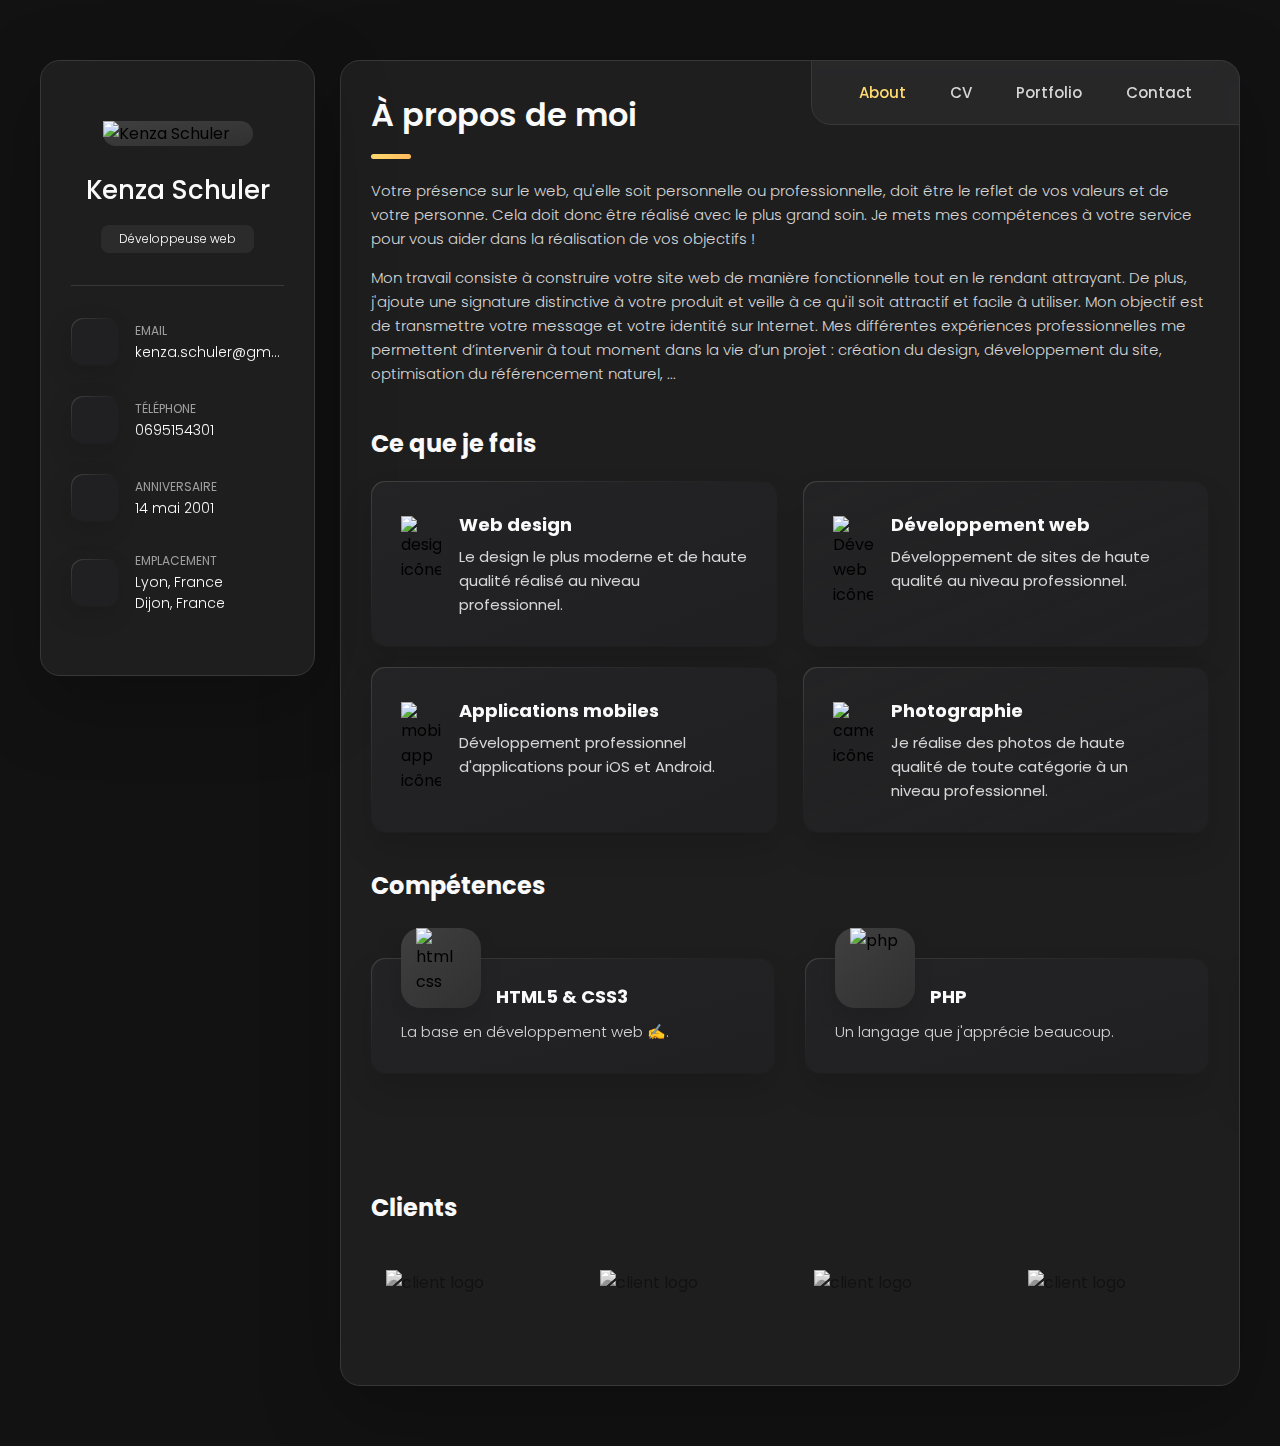
==== index.html @ aa134a0a "Modifs" ====
<!DOCTYPE html>
<html lang="fr">

<head>
  <meta charset="UTF-8">
  <meta http-equiv="X-UA-Compatible" content="IE=edge">
  <meta name="viewport" content="width=device-width, initial-scale=1.0">
  <title>Kenza SCHULER - Freelance Web</title>

  <!--
    - favicon
  -->
  <link rel="shortcut icon" href="./assets/images/logo.svg" type="image/x-icon">

  <!--
    - custom css link
  -->
  <link rel="stylesheet" href="./assets/css/style.css">

  <!--
    - google font link
  -->
  <link rel="preconnect" href="https://fonts.googleapis.com">
  <link rel="preconnect" href="https://fonts.gstatic.com" crossorigin>
  <link href="https://fonts.googleapis.com/css2?family=Poppins:wght@300;400;500;600&display=swap" rel="stylesheet">
</head>

<body>

  <!--
    - #MAIN
  -->

  <main>

    <!--
      - #SIDEBAR
    -->

    <aside class="sidebar" data-sidebar>

      <div class="sidebar-info">

        <figure class="avatar-box">
          <img src="./assets/images/my-avatar.png" alt="Kenza Schuler" width="80">
        </figure>

        <div class="info-content">
          <h1 class="name" title="Kenza Schuler">Kenza Schuler</h1>

          <p class="title">Développeuse web</p>
        </div>

        <button class="info_more-btn" data-sidebar-btn>
          <span>Afficher le contact</span>

          <ion-icon name="chevron-down"></ion-icon>
        </button>

      </div>

      <div class="sidebar-info_more">

        <div class="separator"></div>

        <ul class="contacts-list">

          <li class="contact-item">

            <div class="icon-box">
              <ion-icon name="mail-outline"></ion-icon>
            </div>

            <div class="contact-info">
              <p class="contact-title">Email</p>

              <a href="mailto:kenza.schuler@gmail.com" class="contact-link">kenza.schuler@gmail.com</a>
            </div>

          </li>

          <li class="contact-item">

            <div class="icon-box">
              <ion-icon name="phone-portrait-outline"></ion-icon>
            </div>

            <div class="contact-info">
              <p class="contact-title">Téléphone</p>

              <a href="tel:0695154301" class="contact-link">0695154301</a>
            </div>

          </li>

          <li class="contact-item">

            <div class="icon-box">
              <ion-icon name="calendar-outline"></ion-icon>
            </div>

            <div class="contact-info">
              <p class="contact-title">Anniversaire</p>

              <time datetime="1982-06-23">14 mai 2001</time>
            </div>

          </li>

          <li class="contact-item">

            <div class="icon-box">
              <ion-icon name="location-outline"></ion-icon>
            </div>

            <div class="contact-info">
              <p class="contact-title">Emplacement</p>

              <address>Lyon, France</address>
              <address>Dijon, France</address>
            </div>

          </li>

        </ul>

        <div class="separator"></div>

        <!-- <ul class="social-list">

          <li class="social-item">
            <a href="#" class="social-link">
              <ion-icon name="logo-facebook"></ion-icon>
            </a>
          </li>

          <li class="social-item">
            <a href="#" class="social-link">
              <ion-icon name="logo-twitter"></ion-icon>
            </a>
          </li>

          <li class="social-item">
            <a href="#" class="social-link">
              <ion-icon name="logo-instagram"></ion-icon>
            </a>
          </li>

        </ul> -->

      </div>

    </aside>





    <!--
      - #main-content
    -->

    <div class="main-content">

      <!--
        - #NAVBAR
      -->

      <nav class="navbar">

        <ul class="navbar-list">

          <li class="navbar-item">
            <button class="navbar-link  active" data-nav-link>About</button>
          </li>

          <li class="navbar-item">
            <button class="navbar-link" data-nav-link>CV</button>
          </li>

          <li class="navbar-item">
            <button class="navbar-link" data-nav-link>Portfolio</button>
          </li>

          <!-- <li class="navbar-item">
            <button class="navbar-link" data-nav-link>Blog</button>
          </li> -->

          <li class="navbar-item">
            <button class="navbar-link" data-nav-link>Contact</button>
          </li>

        </ul>

      </nav>





      <!--
        - #ABOUT
      -->

      <article class="about  active" data-page="about">

        <header>
          <h2 class="h2 article-title">À propos de moi</h2>
        </header>

        <section class="about-text">
          <p>
            Votre présence sur le web, qu'elle soit personnelle ou professionnelle, doit être le reflet de vos valeurs et de votre personne.
            Cela doit donc être réalisé avec le plus grand soin.
            Je mets mes compétences à votre service pour vous aider dans la réalisation de vos objectifs !
          </p>

          <p>
            Mon travail consiste à construire votre site web de manière fonctionnelle tout en le rendant attrayant.
            De plus, j'ajoute une signature distinctive à votre produit et veille à ce qu'il soit attractif et facile à utiliser.
            Mon objectif est de transmettre votre message et votre identité sur Internet.

            Mes différentes expériences professionnelles me permettent d’intervenir à tout moment dans la vie d’un projet : création du design, développement du site, optimisation du référencement naturel, ...
          </p>
        </section>


        <!--
          - service
        -->

        <section class="service">

          <h3 class="h3 service-title">Ce que je fais</h3>

          <ul class="service-list">

            <li class="service-item">

              <div class="service-icon-box">
                <img src="./assets/images/icon-design.svg
                " alt="design icône" width="40">
              </div>

              <div class="service-content-box">
                <h4 class="h4 service-item-title">Web design</h4>

                <p class="service-item-text">
                  Le design le plus moderne et de haute qualité réalisé au niveau professionnel.
                </p>
              </div>

            </li>

            <li class="service-item">

              <div class="service-icon-box">
                <img src="./assets/images/icon-dev.svg" alt="Développement web icône" width="40">
              </div>

              <div class="service-content-box">
                <h4 class="h4 service-item-title">Développement web</h4>

                <p class="service-item-text">
                  Développement de sites de haute qualité au niveau professionnel.
                </p>
              </div>

            </li>

            <li class="service-item">

              <div class="service-icon-box">
                <img src="./assets/images/icon-app.svg" alt="mobile app icône" width="40">
              </div>

              <div class="service-content-box">
                <h4 class="h4 service-item-title">Applications mobiles</h4>

                <p class="service-item-text">
                  Développement professionnel d'applications pour iOS et Android.
                </p>
              </div>

            </li>

            <li class="service-item">

              <div class="service-icon-box">
                <img src="./assets/images/icon-photo.svg" alt="camera icône" width="40">
              </div>

              <div class="service-content-box">
                <h4 class="h4 service-item-title">Photographie</h4>

                <p class="service-item-text">
                  Je réalise des photos de haute qualité de toute catégorie à un niveau professionnel.
                </p>
              </div>

            </li>

          </ul>

        </section>


        <!--
          - testimonials
        -->

        <section class="testimonials">

          <h3 class="h3 testimonials-title">Compétences</h3>

          <ul class="testimonials-list has-scrollbar">

            <li class="testimonials-item">
              <div class="content-card" data-testimonials-item>

                <figure class="testimonials-avatar-box">
                  <img src="./assets/images/html-css.png" alt="html css" width="60" data-testimonials-avatar>
                </figure>

                <h4 class="h4 testimonials-item-title" data-testimonials-title>HTML5 & CSS3</h4>

                <div class="testimonials-text" data-testimonials-text>
                  <p>
                    La base en développement web ✍️.
                  </p>
                </div>

              </div>
            </li>

            <li class="testimonials-item">
              <div class="content-card" data-testimonials-item>

                <figure class="testimonials-avatar-box">
                  <img src="./assets/images/php.png" alt="php" width="60" data-testimonials-avatar>
                </figure>

                <h4 class="h4 testimonials-item-title" data-testimonials-title>PHP</h4>

                <div class="testimonials-text" data-testimonials-text>
                  <p>
                    Un langage que j'apprécie beaucoup.
                  </p>
                </div>

              </div>
            </li>

            <li class="testimonials-item">
              <div class="content-card" data-testimonials-item>

                <figure class="testimonials-avatar-box">
                  <img src="./assets/images/javascript.png" alt="JavaScript" width="60" data-testimonials-avatar>
                </figure>

                <h4 class="h4 testimonials-item-title" data-testimonials-title>JavaScript</h4>

                <div class="testimonials-text" data-testimonials-text>
                  <p>
                    Pourquoi utiliser jQuery quand Vanilla JS permet de tout faire ?
                  </p>
                </div>

              </div>
            </li>

            <li class="testimonials-item">
              <div class="content-card" data-testimonials-item>

                <figure class="testimonials-avatar-box">
                  <img src="./assets/images/database.png" alt="base de données" width="60" data-testimonials-avatar>
                </figure>

                <h4 class="h4 testimonials-item-title" data-testimonials-title>Base de données</h4>

                <div class="testimonials-text" data-testimonials-text>
                  <p>
                    MariaDB, MySQL, Oracle.
                  </p>
                </div>

              </div>
            </li>


            <li class="testimonials-item">
              <div class="content-card" data-testimonials-item>

                <figure class="testimonials-avatar-box">
                  <img src="./assets/images/framework.png" alt="Frameworks" width="60" data-testimonials-avatar>
                </figure>

                <h4 class="h4 testimonials-item-title" data-testimonials-title>Frameworks & bibliothèques</h4>

                <div class="testimonials-text" data-testimonials-text>
                  <p>
                    React, jQuery, Backbone ou encore Bootstrap ont été et, pour certains, sont encore mes alliés.
                  </p>
                </div>

              </div>
            </li>

            <li class="testimonials-item">
              <div class="content-card" data-testimonials-item>

                <figure class="testimonials-avatar-box">
                  <img src="./assets/images/versioning.png" alt="Versioning" width="60" data-testimonials-avatar>
                </figure>

                <h4 class="h4 testimonials-item-title" data-testimonials-title>Versioning</h4>

                <div class="testimonials-text" data-testimonials-text>
                  <p>
                    Que serait-on sans versioning de nos jours ? Remercions Git & SVN 🥰.
                  </p>
                </div>

              </div>
            </li>

            <li class="testimonials-item">
              <div class="content-card" data-testimonials-item>

                <figure class="testimonials-avatar-box">
                  <img src="./assets/images/card.png" alt="carte de crédit" width="60" data-testimonials-avatar>
                </figure>

                <h4 class="h4 testimonials-item-title" data-testimonials-title>Systèmes de paiement</h4>

                <div class="testimonials-text" data-testimonials-text>
                  <p>
                    Stripe, c'est génial 💶
                  </p>
                </div>

              </div>
            </li>

          </ul>

        </section>


        <!--
          - testimonials modal
        -->

        <div class="modal-container" data-modal-container>

          <div class="overlay" data-overlay></div>

          <section class="testimonials-modal">

            <button class="modal-close-btn" data-modal-close-btn>
              <ion-icon name="close-outline"></ion-icon>
            </button>

            <div class="modal-img-wrapper">
              <figure class="modal-avatar-box">
                <img src="./assets/images/avatar-1.png" alt="Daniel lewis" width="80" data-modal-img>
              </figure>

              <img src="./assets/images/icon-quote.svg" alt="quote icon">
            </div>

            <div class="modal-content">

              <h4 class="h3 modal-title" data-modal-title>Daniel lewis</h4>

              <div data-modal-text>
                <p>
                  Richard was hired to create a corporate identity. We were very pleased with the work done. She has a
                  lot of experience
                  and is very concerned about the needs of client. Lorem ipsum dolor sit amet, ullamcous cididt
                  consectetur adipiscing
                  elit, seds do et eiusmod tempor incididunt ut laborels dolore magnarels alia.
                </p>
              </div>

            </div>

          </section>

        </div>


        <!--
          - clients
        -->

        <section class="clients">

          <h3 class="h3 clients-title">Clients</h3>

          <ul class="clients-list has-scrollbar">

            <li class="clients-item">
              <a href="#">
                <img src="./assets/images/aprr.jpg" alt="client logo">
              </a>
            </li>

            <li class="clients-item">
              <a href="#">
                <img src="./assets/images/klaxit.jpg" alt="client logo">
              </a>
            </li>

            <li class="clients-item">
              <a href="#">
                <img src="./assets/images/groupama.png" alt="client logo">
              </a>
            </li>

            <li class="clients-item">
              <a href="#">
                <img src="./assets/images/atos.png" alt="client logo">
              </a>
            </li>

            <li class="clients-item">
              <a href="#">
                <img src="./assets/images/engie.png" alt="client logo">
              </a>
            </li>

            <li class="clients-item">
              <a href="#">
                <img src="./assets/images/croix-rouge.jpg" alt="client logo">
              </a>
            </li>

          </ul>

        </section>

      </article>





      <!--
        - #RESUME
      -->

      <article class="resume" data-page="cv">

        <header>
          <h2 class="h2 article-title">CV</h2>
        </header>

        <section class="timeline">

          <div class="title-wrapper">
            <div class="icon-box">
              <ion-icon name="book-outline"></ion-icon>
            </div>

            <h3 class="h3">Formations</h3>
          </div>

          <ol class="timeline-list">

            <li class="timeline-item">

              <h4 class="h4 timeline-item-title">Master Ingénierie du Web</h4>

              <span>2021 — 2024</span>

              <p class="timeline-text">
                <strong>Sciences-U ESGI à Lyon</strong>
                <br>
                EXPERT EN INGÉNIERIE INFORMATIQUE
                <br>
                Certification Professionnelle de Niveau 7 au RNCP (RNCP37744).
              </p>

            </li>

            <li class="timeline-item">

              <h4 class="h4 timeline-item-title">DUT informatique</h4>

              <span>2019-2021</span>

              <p class="timeline-text">
                <strong>Institut universitaire technologique à Dijon</strong>
              </p>

            </li>

            <li class="timeline-item">

              <h4 class="h4 timeline-item-title">Baccalauréat Économique et social</h4>

              <span>2019</span>

              <p class="timeline-text">
                <strong>Lycée Louis Pasteur à Strasbourg</strong>
              </p>

            </li>

          </ol>

        </section>

        <section class="timeline">

          <div class="title-wrapper">
            <div class="icon-box">
              <ion-icon name="book-outline"></ion-icon>
            </div>

            <h3 class="h3">Experiences professionnelles</h3>
          </div>

          <ol class="timeline-list">

            <li class="timeline-item">

              <h4 class="h4 timeline-item-title">Chef de projet informatique</h4>

              <span>Maintenant</span>

              <p class="timeline-text">
                <strong>Siège social d'APRR à Dijon</strong>
                <br>
                Gestion des technologies de l'information
                <br>
                Travail d'équipe
                <br>
                Stratégie IT
                <br>
                Gestion de projet logiciel
                <br>
                Contraintes budgétaires
                <br>
                Communication interpersonnelle
                <br>
                Gestion du changement
              </p>

            </li>

            <li class="timeline-item">

              <h4 class="h4 timeline-item-title">Alternance en informatique de gestion</h4>

              <span>2022 — 2023</span>

              <p class="timeline-text">
                <strong>Siège social d'APRR à Dijon</strong>
                <br>
                Refonte graphique d’une IHM de gestion du catalogue des offres d’APRR en React/TypeScript
                <br>
                Étude de marché sur le covoiturage : élaboration d’un dossier
                <br>
                Maintenance d’une application de saisie de l’activité des employés APRR en PHP/JavaScript
              </p>

            </li>

            <li class="timeline-item">

              <h4 class="h4 timeline-item-title">Stage en Marketing et Communication</h4>

              <span>juillet 2016 — août 2016</span>

              <p class="timeline-text">
                <strong>Caisse d’Epargne Centre d’Affaires à Strasbourg</strong>
                <br>
                Aide à la préparation de compte rendus d’entretien et la gestion de l’agenda.
                <br>
                Réaliser des supports, rédaction
              </p>

            </li>

          </ol>

        </section>

        <section class="skill">

          <h3 class="h3 skills-title">Compétences personnelles</h3>

          <ul class="skills-list content-card">

            <li class="skills-item">

              <div class="title-wrapper">
                <h5 class="h5">Web design</h5>
                <data value="90">90%</data>
              </div>

              <div class="skill-progress-bg">
                <div class="skill-progress-fill" style="width: 90%;"></div>
              </div>

            </li>

            <li class="skills-item">

              <div class="title-wrapper">
                <h5 class="h5">Graphic design</h5>
                <data value="80">80%</data>
              </div>

              <div class="skill-progress-bg">
                <div class="skill-progress-fill" style="width: 80%;"></div>
              </div>

            </li>

            <li class="skills-item">

              <div class="title-wrapper">
                <h5 class="h5">Branding</h5>
                <data value="80">80%</data>
              </div>

              <div class="skill-progress-bg">
                <div class="skill-progress-fill" style="width: 80%;"></div>
              </div>

            </li>

            <li class="skills-item">

              <div class="title-wrapper">
                <h5 class="h5">WordPress</h5>
                <data value="60">60%</data>
              </div>

              <div class="skill-progress-bg">
                <div class="skill-progress-fill" style="width: 60%;"></div>
              </div>

            </li>

            <li class="skills-item">

              <div class="title-wrapper">
                <h5 class="h5">• Travail en équipe et communication précise</h5>
              </div>
              <div class="title-wrapper">
                <h5 class="h5">• Adaptation aux projets et technologies</h5>
              </div>
              <div class="title-wrapper">
                <h5 class="h5">• Grande capacité d’analyse</h5>
              </div>
              <div class="title-wrapper">
                <h5 class="h5">• Dynamique</h5>
              </div>

            </li>

          </ul>

        </section>

        <div class="separator"></div>

        <section class="skill">

          <h3 class="h3 skills-title">Certifications</h3>

          <ul class="skills-list content-card">
            <li class="skills-item certification">
              <a href="https://www.lesentrep.fr/">
                <h4 class="h4">Les Entrep’</h4>
                <div class="certification">
                  <p>Programme d’entraînement
                  lors duquel des compétences
                  entrepreneuriales sont enseignées . Il s’agissait ici de créer une
                  application mobile en équipe de 4 permettant l’achat de produit
                  locaux afin de recréer une relation entre agriculteurs et
                  consommateurs.</p>
                  <img src="./assets/images/les-entrep.png" alt="les entrep">
                </div>
              </a>
            </li>

          </ul>

        </section>

      </article>





      <!--
        - #PORTFOLIO
      -->

      <article class="portfolio" data-page="portfolio">

        <!-- modal -->
        <div class="modal-container" data-modal-container-projects>

          <div class="overlay" data-overlay-projects></div>

          <section class="testimonials-modal">

            <button class="modal-close-btn" data-modal-close-btn-projects>
              <ion-icon name="close-outline"></ion-icon>
            </button>

            <div class="modal-img-wrapper">
              <figure class="modal-avatar-box">
                <img src="./assets/images/logo.svg" alt="Daniel lewis" width="80" data-modal-img-projects>
              </figure>

              <img src="./assets/images/icon-quote.svg" alt="quote icon">
            </div>

            <div class="modal-content">

              <h4 class="h3 modal-title" data-modal-title-projects>Daniel lewis</h4>

              <div data-modal-company-projects>
                <p>Test</p>
              </div>

              <div class="separator"></div>

              <div data-modal-text-projects>
                <p>Test</p>
              </div>

              <div class="separator"></div>

              <div data-modal-btn>
                <a data-form-btn>
                  <button class="form-btn portfolio">
                    <span >Visiter le site</span>
                  </button>
                </a>
              </div>

            </div>

          </section>

        </div>
        <!---->

        <header>
          <h2 class="h2 article-title">Portfolio</h2>
        </header>

        <section class="projects">

          <ul class="filter-list">

            <li class="filter-item">
              <button class="active" data-filter-btn>All</button>
            </li>

            <li class="filter-item">
              <button data-filter-btn>Web design</button>
            </li>

            <li class="filter-item">
              <button data-filter-btn>Applications</button>
            </li>

            <li class="filter-item">
              <button data-filter-btn>Web development</button>
            </li>

          </ul>

          <div class="filter-select-box">

            <button class="filter-select" data-select>

              <div class="select-value" data-selecct-value>Sélectionner une catégorie</div>

              <div class="select-icon">
                <ion-icon name="chevron-down"></ion-icon>
              </div>

            </button>

            <ul class="select-list">

              <li class="select-item">
                <button data-select-item>All</button>
              </li>

              <li class="select-item">
                <button data-select-item>Web design</button>
              </li>

              <li class="select-item">
                <button data-select-item>Applications</button>
              </li>

              <li class="select-item">
                <button data-select-item>Développement web</button>
              </li>

            </ul>

          </div>

          <ul class="project-list">

            <li class="project-item  active" data-filter-item data-category="web design">
              <div data-projects>
              <a href="#">
                <p data-projects-href class="href active">https://www.joliedemoiselle.fr</p>


                <figure class="project-img">
                  <div class="project-item-icon-box">
                    <ion-icon name="eye-outline"></ion-icon>
                  </div>

                  <img src="./assets/images/project-6.png" alt="metaspark" loading="lazy" data-projects-img>
                </figure>

                <h3 class="project-title" data-projects-title>Site vitrine pour Jolie Demoiselle</h3>

                <p class="project-category" data-projects-category data-projects-category>Web design</p>

                <p class="company active" data-projects-company>Jolie Demoiselle
                  <br>
                  33 Rue du Maréchal de Lattre de Tassigny, 76600 Le Havre
                </p>

                <p class="visibility active" data-projects-text>Site e-commerce pour la marque Jolie Demoiselle, avec partie paiement, livraison, point de retrait et design moderne pour coller à l'image de marque.
                </p>
              </a>
            </div>
            </li>

            <li class="project-item  active" data-filter-item data-category="web development">
              <div data-projects>
              <a href="#">
                <p data-projects-href class="href active">https://www.klaxit.com</p>

                <figure class="project-img">
                  <div class="project-item-icon-box">
                    <ion-icon name="eye-outline"></ion-icon>
                  </div>

                  <img src="./assets/images/project-2.png" alt="klaxit" loading="lazy" data-projects-img>
                </figure>

                <h3 class="project-title" data-projects-title>Klaxit</h3>

                <p class="project-category" data-projects-category data-projects-category>Développement web</p>

                <p class="company active" data-projects-company>Refonte graphique
                  <br>
                  8 Rue Sainte-Foy, 75002 Paris, France
                </p>

                <p class="visibility active" data-projects-text>
                  <br>• Effectuer un audit de son site.
                  <br>• Définir les objectifs du nouveau site internet.
                  <br>• Réaliser les maquettes des pages.
                  <br>• Développer et intégrer vos pages web en préproduction.
                  <br>• Recetter votre nouveau site web.
                  <br>• Optimiser votre stratégie SEO.
                  <br>
                  <br>Un travail colossal a été réalisé pour créer ce site web, avec notamment des dizaines de personnes renseignant des informations concernant les cartes géographiques, les itinéraires interactifs, les liens entre covoitureurs et passagers, ...
                  <br>Le tout dans une dizaine de bases de données !
                </p>

              </a>
            </div>
            </li>

            <li class="project-item  active" data-filter-item data-category="web development">
              <div data-projects>
              <a href="#">
                <p data-projects-href class="href active">https://www.chezmessoeurs.fr</p>

                <figure class="project-img">
                  <div class="project-item-icon-box">
                    <ion-icon name="eye-outline"></ion-icon>
                  </div>

                  <img src="./assets/images/project-7.png" alt="summary" loading="lazy" data-projects-img>
                </figure>

                <h3 class="project-title" data-projects-title>Site e-commerce</h3>

                <p class="project-category" data-projects-category data-projects-category>Développement web</p>

                <p class="company active" data-projects-company>Chez mes Soeurs
                  <br>
                  3 Rue Musette, 21000 Dijon, France
                </p>
                <p class="visibility active" data-projects-text>Développement et maintenance du site web avec une partie CMS pour la création des actualités, des concepts et de la partie café/restaurant.
                </p>

              </a>
            </div>
            </li>

            <li class="project-item  active" data-filter-item data-category="web development">
              <div data-projects>
              <a href="#">
                <p data-projects-href class="href active"></p>

                <figure class="project-img">
                  <div class="project-item-icon-box">
                    <ion-icon name="eye-outline"></ion-icon>
                  </div>

                  <img src="./assets/images/project-9.png" alt="arrival" loading="lazy" data-projects-img>
                </figure>

                <h3 class="project-title" data-projects-title>Arrival</h3>

                <p class="project-category" data-projects-category>Développement web</p>

                <p class="company active" data-projects-company>Business plan interactif
                  <br>
                  35 Rue de Bayard, 31000 Toulouse, France
                </p>

                <p class="visibility active" data-projects-text>Document dynamique et visuellement attrayant qui inclut des éléments interactifs tels que des graphiques animés, des tableaux interactifs, des liens hypertexte, des vidéos intégrées et des simulations interactives pour une entreprise de location de véhicules de déménagement.
                </p>

              </a>
            </div>
            </li>

            <li class="project-item  active" data-filter-item data-category="web development">

              <div data-projects>

                <a href="#">
                  <p data-projects-href class="href active">https://m-card.fr</p>

                  <figure class="project-img">
                    <div class="project-item-icon-box">
                      <ion-icon name="eye-outline"></ion-icon>
                    </div>

                    <img src="./assets/images/project-1.jpg" alt="card" loading="lazy" data-projects-img>
                  </figure>

                  <h3 class="project-title" data-projects-title>M-Card</h3>

                  <p class="project-category" data-projects-category>Développement web</p>

                  <p class="company active" data-projects-company>Carte de visite digitale
                    <br>
                    8, Rue Pascal 69500 Bron, France
                  </p>

                  <p class="visibility active" data-projects-text>
                    <strong style="font-size: large;">A propos du projet</strong>
                    <br>
                    • Mise en place de l'API Stripe afin de pouvoir payer directement sur le site grâce aux envois d'événement sur un webhook.
                    <br>
                    • Mise en place de la création de carte ainsi que de QR Code personnalisé pour les clients.
                    <br>
                    • Refonte de l'interface WEB, avec un visuel de la carte en direct.
                    <br>
                    • Système de demande de modification pour les utilisateurs non-administrateur. (Les administrateurs accepteront ou non les demandes de modification des cartes)
                  </p>

                </a>
              </div>

            </li>

            <li class="project-item  active" data-filter-item data-category="web design">
              <div data-projects>
              <a href="#">
                <p data-projects-href class="href active">https://www.fulli.com</p>

                <figure class="project-img">
                  <div class="project-item-icon-box">
                    <ion-icon name="eye-outline"></ion-icon>
                  </div>

                  <img src="./assets/images/project-3.jpg" alt="fundo" loading="lazy" data-projects-img>
                </figure>

                <h3 class="project-title" data-projects-title>Fulli</h3>

                <p class="project-category" data-projects-category>Web design</p>

                <p class="company active" data-projects-company>Site vitrine de la nouvelle marque d'APRR, Fulli
                  <br>
                  36 Rue Dr Schmitt, 21850 Saint-Apollinaire, France
                </p>

                <p class="visibility active" data-projects-text>
                  Ce site est un service dédié à la gestion des déplacements et à l'information sur le réseau autoroutier géré par APRR.
                  <br>
                  Il permet plusieurs services aux automobilistes de :
                  <br>• souscrire à un badge,
                  <br>• commander un badge de remplacement,
                  <br>• déclarer la perte d'un badge,
                  <br>• modifier les informations personnelles,
                  <br>• consulter vos consommations et factures,
                  <br>• contacter le service clients.
                </p>

              </a>
            </div>
            </li>

            <li class="project-item  active" data-filter-item data-category="web design">
              <div data-projects>
              <a href="#">
                <p data-projects-href class="href active">https://www.charvet-digitalmedia.com</p>

                <figure class="project-img">
                  <div class="project-item-icon-box">
                    <ion-icon name="eye-outline"></ion-icon>
                  </div>

                  <img src="./assets/images/project-5.png" alt="dsm." loading="lazy" data-projects-img>
                </figure>

                <h3 class="project-title" data-projects-title>Charvet Digital Media</h3>

                <p class="project-category" data-projects-category>Web design</p>

                <p class="company active" data-projects-company>Charvet Digital Media
                  <br>
                  ZAE Folliouse 62 Rue de Folliouse, 01700 Miribel, France
                </p>

                <p class="visibility active" data-projects-text>Création d'un site pour une entreprise proposant des services d'installation et d'entretient de dispositifs lumineux LED et LCD éco-conçus, neufs ou reconditionnés, à la vente ou à la location.
                </p>

              </a>
            </div>
            </li>

            <li class="project-item  active" data-filter-item data-category="applications">
              <div data-projects>
              <a href="#">
                <p data-projects-href class="href active"></p>

                <figure class="project-img">
                  <div class="project-item-icon-box">
                    <ion-icon name="eye-outline"></ion-icon>
                  </div>

                  <img src="./assets/images/project-8.jpg" alt="task manager" loading="lazy" data-projects-img>
                </figure>

                <h3 class="project-title" data-projects-title>Application de gestion de contrat</h3>

                <p class="project-category" data-projects-category>Applications</p>

                <p class="company active" data-projects-company>Sciences-U ESGI Lyon
                  <br>53, Cours Albert Thomas 69003 Lyon, France
                </p>

                <p class="visibility active" data-projects-text>Développement d'un outil de gestion de contrat pour mon campus lors d'un challenge à l'international avec Symfony et en utilisant le bundle Easyadmin.
                </p>

              </a>
            </div>
            </li>

          </ul>

        </section>

      </article>





      <!--
        - #BLOG
      -->

      <!-- <article class="blog" data-page="blog">

        <header>
          <h2 class="h2 article-title">Blog</h2>
        </header>

        <section class="blog-posts">

          <ul class="blog-posts-list">

            <li class="blog-post-item">
              <a href="#">

                <figure class="blog-banner-box">
                  <img src="./assets/images/blog-1.jpg" alt="Design conferences in 2022" loading="lazy">
                </figure>

                <div class="blog-content">

                  <div class="blog-meta">
                    <p class="blog-category">Design</p>

                    <span class="dot"></span>

                    <time datetime="2022-02-23">Fab 23, 2022</time>
                  </div>

                  <h3 class="h3 blog-item-title">Design conferences in 2022</h3>

                  <p class="blog-text">
                    Veritatis et quasi architecto beatae vitae dicta sunt, explicabo.
                  </p>

                </div>

              </a>
            </li>

            <li class="blog-post-item">
              <a href="#">

                <figure class="blog-banner-box">
                  <img src="./assets/images/blog-2.jpg" alt="Best fonts every designer" loading="lazy">
                </figure>

                <div class="blog-content">

                  <div class="blog-meta">
                    <p class="blog-category">Design</p>

                    <span class="dot"></span>

                    <time datetime="2022-02-23">Fab 23, 2022</time>
                  </div>

                  <h3 class="h3 blog-item-title">Best fonts every designer</h3>

                  <p class="blog-text">
                    Sed ut perspiciatis, nam libero tempore, cum soluta nobis est eligendi.
                  </p>

                </div>

              </a>
            </li>

            <li class="blog-post-item">
              <a href="#">

                <figure class="blog-banner-box">
                  <img src="./assets/images/blog-3.jpg" alt="Design digest #80" loading="lazy">
                </figure>

                <div class="blog-content">

                  <div class="blog-meta">
                    <p class="blog-category">Design</p>

                    <span class="dot"></span>

                    <time datetime="2022-02-23">Fab 23, 2022</time>
                  </div>

                  <h3 class="h3 blog-item-title">Design digest #80</h3>

                  <p class="blog-text">
                    Excepteur sint occaecat cupidatat no proident, quis nostrum exercitationem ullam corporis suscipit.
                  </p>

                </div>

              </a>
            </li>

            <li class="blog-post-item">
              <a href="#">

                <figure class="blog-banner-box">
                  <img src="./assets/images/blog-4.jpg" alt="UI interactions of the week" loading="lazy">
                </figure>

                <div class="blog-content">

                  <div class="blog-meta">
                    <p class="blog-category">Design</p>

                    <span class="dot"></span>

                    <time datetime="2022-02-23">Fab 23, 2022</time>
                  </div>

                  <h3 class="h3 blog-item-title">UI interactions of the week</h3>

                  <p class="blog-text">
                    Enim ad minim veniam, consectetur adipiscing elit, quis nostrud exercitation ullamco laboris nisi.
                  </p>

                </div>

              </a>
            </li>

            <li class="blog-post-item">
              <a href="#">

                <figure class="blog-banner-box">
                  <img src="./assets/images/blog-5.jpg" alt="The forgotten art of spacing" loading="lazy">
                </figure>

                <div class="blog-content">

                  <div class="blog-meta">
                    <p class="blog-category">Design</p>

                    <span class="dot"></span>

                    <time datetime="2022-02-23">Fab 23, 2022</time>
                  </div>

                  <h3 class="h3 blog-item-title">The forgotten art of spacing</h3>

                  <p class="blog-text">
                    Maxime placeat, sed do eiusmod tempor incididunt ut labore et dolore magna aliqua.
                  </p>

                </div>

              </a>
            </li>

            <li class="blog-post-item">
              <a href="#">

                <figure class="blog-banner-box">
                  <img src="./assets/images/blog-6.jpg" alt="Design digest #79" loading="lazy">
                </figure>

                <div class="blog-content">

                  <div class="blog-meta">
                    <p class="blog-category">Design</p>

                    <span class="dot"></span>

                    <time datetime="2022-02-23">Fab 23, 2022</time>
                  </div>

                  <h3 class="h3 blog-item-title">Design digest #79</h3>

                  <p class="blog-text">
                    Optio cumque nihil impedit uo minus quod maxime placeat, velit esse cillum.
                  </p>

                </div>

              </a>
            </li>

          </ul>

        </section>

      </article> -->





      <!--
        - #CONTACT
      -->

      <article class="contact" data-page="contact">

        <header>
          <h2 class="h2 article-title">Contact</h2>
        </header>

        <section class="mapbox" data-mapbox>
          <figure>
            <iframe
              src="https://www.google.com/maps/embed?pb=!1m18!1m12!1m3!1d89077.11567939025!2d4.679238071541289!3d45.75796448279354!2m3!1f0!2f0!3f0!3m2!1i1024!2i768!4f13.1!3m3!1m2!1s0x47f4ea516ae88797%3A0x408ab2ae4bb21f0!2sLyon%2C%20France!5e0!3m2!1sen!2sbd!4v1709402089040!5m2!1sen!2sbd"
              width="400" height="300" loading="lazy"></iframe>
          </figure>
        </section>

        <section class="contact-form">

          <h3 class="h3 form-title">Formulaire de contact</h3>

          <form action="https://formsubmit.co/d38d89936ed2b0afb19211c7d6676265" class="form" data-form>

            <div class="input-wrapper">
              <input type="text" name="fullname" class="form-input" placeholder="Nom prénom" required data-form-input>

              <input type="email" name="email" class="form-input" placeholder="Adresse mail" required data-form-input>
            </div>

            <textarea name="message" class="form-input" placeholder="Votre message" required data-form-input></textarea>

            <button class="form-btn" type="submit" disabled data-form-btn>
              <ion-icon name="paper-plane"></ion-icon>
              <span>Envoyer un message</span>
            </button>

          </form>

        </section>

      </article>

    </div>

  </main>






  <!--
    - custom js link
  -->
  <script src="./assets/js/script.js"></script>

  <!--
    - ionicon link
  -->
  <script type="module" src="https://unpkg.com/ionicons@5.5.2/dist/ionicons/ionicons.esm.js"></script>
  <script nomodule src="https://unpkg.com/ionicons@5.5.2/dist/ionicons/ionicons.js"></script>

</body>

</html>
---- assets/css/style.css ----
/*-----------------------------------*\
  #style.css
\*-----------------------------------*/


/**
 * copyright 2022 @codewithsadee
 */





/*-----------------------------------*\
  #CUSTOM PROPERTY
\*-----------------------------------*/

:root {

  /**
   * colors
   */

  /* gradient */

  --bg-gradient-onyx: linear-gradient(
    to bottom right,
    hsl(240, 1%, 25%) 3%,
    hsl(0, 0%, 19%) 97%
  );
  --bg-gradient-jet: linear-gradient(
    to bottom right,
    hsla(240, 1%, 18%, 0.251) 0%,
    hsla(240, 2%, 11%, 0) 100%
  ), hsl(240, 2%, 13%);
  --bg-gradient-yellow-1: linear-gradient(
    to bottom right,
    hsl(45, 100%, 71%) 0%,
    hsla(36, 100%, 69%, 0) 50%
  );
  --bg-gradient-yellow-2: linear-gradient(
    135deg,
    hsla(45, 100%, 71%, 0.251) 0%,
    hsla(35, 100%, 68%, 0) 59.86%
  ), hsl(240, 2%, 13%);
  --border-gradient-onyx: linear-gradient(
    to bottom right,
    hsl(0, 0%, 25%) 0%,
    hsla(0, 0%, 25%, 0) 50%
  );
  --text-gradient-yellow: linear-gradient(
    to right,
    hsl(45, 100%, 72%),
    hsl(35, 100%, 68%)
  );

  /* solid */

  --jet: hsl(0, 0%, 22%);
  --onyx: hsl(240, 1%, 17%);
  --eerie-black-1: hsl(240, 2%, 13%);
  --eerie-black-2: hsl(240, 2%, 12%);
  --smoky-black: hsl(0, 0%, 7%);
  --white-1: hsl(0, 0%, 100%);
  --white-2: hsl(0, 0%, 98%);
  --orange-yellow-crayola: hsl(45, 100%, 72%);
  --vegas-gold: hsl(45, 54%, 58%);
  --light-gray: hsl(0, 0%, 84%);
  --light-gray-70: hsla(0, 0%, 84%, 0.7);
  --bittersweet-shimmer: hsl(0, 43%, 51%);

  /**
   * typography
   */

  /* font-family */
  --ff-poppins: 'Poppins', sans-serif;

  /* font-size */
  --fs-1: 24px;
  --fs-2: 18px;
  --fs-3: 17px;
  --fs-4: 16px;
  --fs-5: 15px;
  --fs-6: 14px;
  --fs-7: 13px;
  --fs-8: 11px;

  /* font-weight */
  --fw-300: 300;
  --fw-400: 400;
  --fw-500: 500;
  --fw-600: 600;

  /**
   * shadow
   */

  --shadow-1: -4px 8px 24px hsla(0, 0%, 0%, 0.25);
  --shadow-2: 0 16px 30px hsla(0, 0%, 0%, 0.25);
  --shadow-3: 0 16px 40px hsla(0, 0%, 0%, 0.25);
  --shadow-4: 0 25px 50px hsla(0, 0%, 0%, 0.15);
  --shadow-5: 0 24px 80px hsla(0, 0%, 0%, 0.25);

  /**
   * transition
   */

  --transition-1: 0.25s ease;
  --transition-2: 0.5s ease-in-out;

}





/*-----------------------------------*\
  #RESET
\*-----------------------------------*/

*, *::before, *::after {
  margin: 0;
  padding: 0;
  box-sizing: border-box;
}

a { text-decoration: none; }

li { list-style: none; }

img, ion-icon, a, button, time, span { display: block; }

button {
  font: inherit;
  background: none;
  border: none;
  text-align: left;
  cursor: pointer;
}

input, textarea {
  display: block;
  width: 100%;
  background: none;
  font: inherit;
}

::selection {
  background: var(--orange-yellow-crayola);
  color: var(--smoky-black);
}

:focus { outline-color: var(--orange-yellow-crayola); }

html { font-family: var(--ff-poppins); }

body { background: var(--smoky-black); }





/*-----------------------------------*\
  #REUSED STYLE
\*-----------------------------------*/

.sidebar,
article {
  background: var(--eerie-black-2);
  border: 1px solid var(--jet);
  border-radius: 20px;
  padding: 15px;
  box-shadow: var(--shadow-1);
  z-index: 1;
}

.separator {
  width: 100%;
  height: 1px;
  background: var(--jet);
  margin: 16px 0;
}

.icon-box {
  position: relative;
  background: var(--border-gradient-onyx);
  width: 30px;
  height: 30px;
  border-radius: 8px;
  display: flex;
  justify-content: center;
  align-items: center;
  font-size: 16px;
  color: var(--orange-yellow-crayola);
  box-shadow: var(--shadow-1);
  z-index: 1;
}

.icon-box::before {
  content: "";
  position: absolute;
  inset: 1px;
  background: var(--eerie-black-1);
  border-radius: inherit;
  z-index: -1;
}

.icon-box ion-icon { --ionicon-stroke-width: 35px; }

article { display: none; }

article.active {
  display: block;
  animation: fade 0.5s ease backwards;
}

@keyframes fade {
  0% { opacity: 0; }
  100% { opacity: 1; }
}

.h2,
.h3,
.h4,
.h5 {
  color: var(--white-2);
}

.h2 { font-size: var(--fs-1); }

.h3 { font-size: var(--fs-2); }

.h4 { font-size: var(--fs-4); }

.h5 {
  font-size: var(--fs-7);
  font-weight: var(--fw-500);
}

.article-title {
  position: relative;
  padding-bottom: 7px;
}

.article-title::after {
  content: "";
  position: absolute;
  bottom: 0;
  left: 0;
  width: 30px;
  height: 3px;
  background: var(--text-gradient-yellow);
  border-radius: 3px;
}

.has-scrollbar::-webkit-scrollbar {
  width: 5px; /* for vertical scrollbar */
  height: 5px; /* for horizontal scrollbar */
}

.has-scrollbar::-webkit-scrollbar-track {
  background: var(--onyx);
  border-radius: 5px;
}

.has-scrollbar::-webkit-scrollbar-thumb {
  background: var(--orange-yellow-crayola);
  border-radius: 5px;
}

.has-scrollbar::-webkit-scrollbar-button { width: 20px; }

.content-card {
  position: relative;
  background: var(--border-gradient-onyx);
  padding: 15px;
  padding-top: 45px;
  border-radius: 14px;
  box-shadow: var(--shadow-2);
  cursor: pointer;
  z-index: 1;
}

.content-card::before {
  content: "";
  position: absolute;
  inset: 1px;
  background: var(--bg-gradient-jet);
  border-radius: inherit;
  z-index: -1;
}





/*-----------------------------------*\
  #MAIN
\*-----------------------------------*/

main {
  margin: 15px 12px;
  margin-bottom: 75px;
  min-width: 259px;
}





/*-----------------------------------*\
  #SIDEBAR
\*-----------------------------------*/

.sidebar {
  margin-bottom: 15px;
  max-height: 112px;
  overflow: hidden;
  transition: var(--transition-2);
}

.sidebar.active { max-height: 405px; }

.sidebar-info {
  position: relative;
  display: flex;
  justify-content: flex-start;
  align-items: center;
  gap: 15px;
}

.avatar-box {
  background: var(--bg-gradient-onyx);
  border-radius: 20px;
}

.info-content .name {
  color: var(--white-2);
  font-size: var(--fs-3);
  font-weight: var(--fw-500);
  letter-spacing: -0.25px;
  margin-bottom: 10px;
}

.info-content .title {
  color: var(--white-1);
  background: var(--onyx);
  font-size: var(--fs-8);
  font-weight: var(--fw-300);
  width: max-content;
  padding: 3px 12px;
  border-radius: 8px;
}

.info_more-btn {
  position: absolute;
  top: -15px;
  right: -15px;
  border-radius: 0 15px;
  font-size: 13px;
  color: var(--orange-yellow-crayola);
  background: var(--border-gradient-onyx);
  padding: 10px;
  box-shadow: var(--shadow-2);
  transition: var(--transition-1);
  z-index: 1;
}

.info_more-btn::before {
  content: "";
  position: absolute;
  inset: 1px;
  border-radius: inherit;
  background: var(--bg-gradient-jet);
  transition: var(--transition-1);
  z-index: -1;
}

.info_more-btn:hover,
.info_more-btn:focus { background: var(--bg-gradient-yellow-1); }

.info_more-btn:hover::before,
.info_more-btn:focus::before { background: var(--bg-gradient-yellow-2); }

.info_more-btn span { display: none; }

.sidebar-info_more {
  opacity: 0;
  visibility: hidden;
  transition: var(--transition-2);
}

.sidebar.active .sidebar-info_more {
  opacity: 1;
  visibility: visible;
}

.contacts-list {
  display: grid;
  grid-template-columns: 1fr;
  gap: 16px;
}

.contact-item {
  min-width: 100%;
  display: flex;
  align-items: center;
  gap: 16px;
}

.contact-info {
  max-width: calc(100% - 46px);
  width: calc(100% - 46px);
}

.contact-title {
  color: var(--light-gray-70);
  font-size: var(--fs-8);
  text-transform: uppercase;
  margin-bottom: 2px;
}

.contact-info :is(.contact-link, time, address) {
  color: var(--white-2);
  font-size: var(--fs-7);
}

.contact-info address { font-style: normal; }

.social-list {
  display: flex;
  justify-content: flex-start;
  align-items: center;
  gap: 15px;
  padding-bottom: 4px;
  padding-left: 7px;
}

.social-item .social-link {
  color: var(--light-gray-70);
  font-size: 18px;
}


.social-item .social-link:hover { color: var(--light-gray); }





/*-----------------------------------*\
  #NAVBAR
\*-----------------------------------*/

.navbar {
  position: fixed;
  bottom: 0;
  left: 0;
  width: 100%;
  background: hsla(240, 1%, 17%, 0.75);
  backdrop-filter: blur(10px);
  border: 1px solid var(--jet);
  border-radius: 12px 12px 0 0;
  box-shadow: var(--shadow-2);
  z-index: 5;
}

.navbar-list {
  display: flex;
  flex-wrap: wrap;
  justify-content: center;
  align-items: center;
  padding: 0 10px;
}

.navbar-link {
  color: var(--light-gray);
  font-size: var(--fs-8);
  padding: 20px 7px;
  transition: color var(--transition-1);
}

.navbar-link:hover,
.navbar-link:focus { color: var(--light-gray-70); }

.navbar-link.active { color: var(--orange-yellow-crayola); }





/*-----------------------------------*\
  #ABOUT
\*-----------------------------------*/

.about .article-title { margin-bottom: 15px; }

.about-text {
  color: var(--light-gray);
  font-size: var(--fs-6);
  font-weight: var(--fw-300);
  line-height: 1.6;
}

.about-text p { margin-bottom: 15px; }



/**
 * #service
 */

.service { margin-bottom: 35px; }

.service-title { margin-bottom: 20px; }

.service-list {
  display: grid;
  grid-template-columns: 1fr;
  gap: 20px;
}

.service-item {
  position: relative;
  background: var(--border-gradient-onyx);
  padding: 20px;
  border-radius: 14px;
  box-shadow: var(--shadow-2);
  z-index: 1;
}

.service-item::before {
  content: "";
  position: absolute;
  inset: 1px;
  background: var(--bg-gradient-jet);
  border-radius: inherit;
  z-index: -1;
}

.service-icon-box { margin-bottom: 10px; }

.service-icon-box img { margin: auto; }

.service-content-box { text-align: center; }

.service-item-title { margin-bottom: 7px; }

.service-item-text {
  color: var(--light-gray);
  font-size: var(--fs-6);
  font-weight: var(--fw-3);
  line-height: 1.6;
}


/**
 * #testimonials
 */

.testimonials { margin-bottom: 30px; }

.testimonials-title { margin-bottom: 20px; }

.testimonials-list {
  display: flex;
  justify-content: flex-start;
  align-items: flex-start;
  gap: 15px;
  margin: 0 -15px;
  padding: 25px 15px;
  padding-bottom: 35px;
  overflow-x: auto;
  scroll-behavior: smooth;
  overscroll-behavior-inline: contain;
  scroll-snap-type: inline mandatory;
}

.testimonials-item {
  min-width: 100%;
  scroll-snap-align: center;
}

.testimonials-avatar-box {
  position: absolute;
  top: 0;
  left: 0;
  transform: translate(15px, -25px);
  background: var(--bg-gradient-onyx);
  border-radius: 14px;
  box-shadow: var(--shadow-1);
}

.testimonials-item-title { margin-bottom: 7px; }

.testimonials-text {
  color: var(--light-gray);
  font-size: var(--fs-6);
  font-weight: var(--fw-300);
  line-height: 1.6;
  display: -webkit-box;
  line-clamp: 4;
  -webkit-line-clamp: 4;
  -webkit-box-orient: vertical;
  overflow: hidden;
}


/**
 * #testimonials-modal
 */

.modal-container {
  position: fixed;
  top: 0;
  left: 0;
  width: 100%;
  height: 100%;
  display: flex;
  justify-content: center;
  align-items: center;
  overflow-y: auto;
  overscroll-behavior: contain;
  z-index: 20;
  pointer-events: none;
  visibility: hidden;
}

.modal-container::-webkit-scrollbar { display: none; }

.modal-container.active {
  pointer-events: all;
  visibility: visible;
}

.overlay {
  position: fixed;
  top: 0;
  left: 0;
  width: 100%;
  height: 100vh;
  background: hsl(0, 0%, 5%);
  opacity: 0;
  visibility: hidden;
  pointer-events: none;
  z-index: 1;
  transition: var(--transition-1);
}

.overlay.active {
  opacity: 0.8;
  visibility: visible;
  pointer-events: all;
}

.testimonials-modal {
  background: var(--eerie-black-2);
  position: relative;
  padding: 15px;
  margin: 15px 12px;
  border: 1px solid var(--jet);
  border-radius: 14px;
  box-shadow: var(--shadow-5);
  transform: scale(1.2);
  opacity: 0;
  transition: var(--transition-1);
  z-index: 2;
}

.modal-container.active .testimonials-modal {
  transform: scale(1);
  opacity: 1;
}

.modal-close-btn {
  position: absolute;
  top: 15px;
  right: 15px;
  background: var(--onyx);
  border-radius: 8px;
  width: 32px;
  height: 32px;
  display: flex;
  justify-content: center;
  align-items: center;
  color: var(--white-2);
  font-size: 18px;
  opacity: 0.7;
}

.modal-close-btn:hover,
.modal-close-btn:focus { opacity: 1; }

.modal-close-btn ion-icon { --ionicon-stroke-width: 50px; }

.modal-avatar-box {
  background: var(--bg-gradient-onyx);
  width: max-content;
  border-radius: 14px;
  margin-bottom: 15px;
  box-shadow: var(--shadow-2);
}

.modal-img-wrapper > img { display: none; }

.modal-title { margin-bottom: 4px; }

.modal-content time {
  font-size: var(--fs-6);
  color: var(--light-gray-70);
  font-weight: var(--fw-300);
  margin-bottom: 10px;
}

.modal-content p {
  color: var(--light-gray);
  font-size: var(--fs-6);
  font-weight: var(--fw-300);
  line-height: 1.6;
}


/**
 * #clients
 */

.clients { margin-bottom: 15px; }

.clients-list {
  display: flex;
  justify-content: flex-start;
  align-items: flex-start;
  gap: 15px;
  margin: 0 -15px;
  padding: 25px;
  padding-bottom: 25px;
  overflow-x: auto;
  scroll-behavior: smooth;
  overscroll-behavior-inline: contain;
  scroll-snap-type: inline mandatory;
  scroll-padding-inline: 25px;
}

.clients-item {
  min-width: 50%;
  scroll-snap-align: start;
}

.clients-item img {
  width: 100%;
  filter: grayscale(1);
  transition: var(--transition-1);
}

.clients-item img:hover { filter: grayscale(0); }





/*-----------------------------------*\
  #RESUME
\*-----------------------------------*/

.article-title { margin-bottom: 30px; }


/**
 * education and experience
 */

.timeline { margin-bottom: 30px; }

.timeline .title-wrapper {
  display: flex;
  align-items: center;
  gap: 15px;
  margin-bottom: 25px;
}

.timeline-list {
  font-size: var(--fs-6);
  margin-left: 45px;
}

.timeline-item { position: relative; }

.timeline-item:not(:last-child) { margin-bottom: 20px; }

.timeline-item-title {
  font-size: var(--fs-6);
  line-height: 1.3;
  margin-bottom: 7px;
}

.timeline-list span {
  color: var(--vegas-gold);
  font-weight: var(--fw-400);
  line-height: 1.6;
}

.timeline-item:not(:last-child)::before {
  content: "";
  position: absolute;
  top: -25px;
  left: -30px;
  width: 1px;
  height: calc(100% + 50px);
  background: var(--jet);
}

.timeline-item::after {
  content: "";
  position: absolute;
  top: 5px;
  left: -33px;
  height: 6px;
  width: 6px;
  background: var(--text-gradient-yellow);
  border-radius: 50%;
  box-shadow: 0 0 0 4px var(--jet);
}

.timeline-text {
  color: var(--light-gray);
  font-weight: var(--fw-300);
  line-height: 1.6;
}

/**
 * skills
 */

.skills-title { margin-bottom: 20px; }

.skills-list { padding: 20px; }


.skills-item:not(:last-child) { margin-bottom: 15px; }

.skill .title-wrapper {
  display: flex;
  align-items: center;
  gap: 5px;
  margin-bottom: 8px;
}

.skill .title-wrapper data {
  color: var(--light-gray);
  font-size: var(--fs-7);
  font-weight: var(--fw-300);
}

.skill-progress-bg {
  background: var(--jet);
  width: 100%;
  height: 8px;
  border-radius: 10px;
}

.skill-progress-fill {
  background: var(--text-gradient-yellow);
  height: 100%;
  border-radius: inherit;
}





/*-----------------------------------*\
  #PORTFOLIO
\*-----------------------------------*/

.filter-list { display: none; }

.filter-select-box {
  position: relative;
  margin-bottom: 25px;
}

.filter-select {
  background: var(--eerie-black-2);
  color: var(--light-gray);
  display: flex;
  justify-content: space-between;
  align-items: center;
  width: 100%;
  padding: 12px 16px;
  border: 1px solid var(--jet);
  border-radius: 14px;
  font-size: var(--fs-6);
  font-weight: var(--fw-300);
}

.filter-select.active .select-icon { transform: rotate(0.5turn); }

.select-list {
  background: var(--eerie-black-2);
  position: absolute;
  top: calc(100% + 6px);
  width: 100%;
  padding: 6px;
  border: 1px solid var(--jet);
  border-radius: 14px;
  z-index: 2;
  opacity: 0;
  visibility: hidden;
  pointer-events: none;
  transition: 0.15s ease-in-out;
}

.filter-select.active + .select-list {
  opacity: 1;
  visibility: visible;
  pointer-events: all;
}

.select-item button {
  background: var(--eerie-black-2);
  color: var(--light-gray);
  font-size: var(--fs-6);
  font-weight: var(--fw-300);
  text-transform: capitalize;
  width: 100%;
  padding: 8px 10px;
  border-radius: 8px;
}

.select-item button:hover { --eerie-black-2: hsl(240, 2%, 20%); }

.project-list {
  display: grid;
  grid-template-columns: 1fr;
  gap: 30px;
  margin-bottom: 10px;
}

.project-item { display: none; }

.project-item.active {
  display: block;
  animation: scaleUp 0.25s ease forwards;
}

@keyframes scaleUp {
  0% { transform: scale(0.5); }
  100% { transform: scale(1); }
}

.project-item > a { width: 100%; }

.project-img {
  position: relative;
  width: 100%;
  height: 200px;
  border-radius: 16px;
  overflow: hidden;
  margin-bottom: 15px;
}

.project-img::before {
  content: "";
  position: absolute;
  top: 0;
  left: 0;
  width: 100%;
  height: 100%;
  background: transparent;
  z-index: 1;
  transition: var(--transition-1);
}

.project-item > a:hover .project-img::before { background: hsla(0, 0%, 0%, 0.5); }

.project-item-icon-box {
  --scale: 0.8;

  background: var(--jet);
  color: var(--orange-yellow-crayola);
  position: absolute;
  top: 50%;
  left: 50%;
  transform: translate(-50%, -50%) scale(var(--scale));
  font-size: 20px;
  padding: 18px;
  border-radius: 12px;
  opacity: 0;
  z-index: 1;
  transition: var(--transition-1);
}

.project-item > a:hover .project-item-icon-box {
  --scale: 1;
  opacity: 1;
}

.project-item-icon-box ion-icon { --ionicon-stroke-width: 50px; }

.project-img img {
  width: 100%;
  height: 100%;
  object-fit: cover;
  transition: var(--transition-1);
}

.project-item > a:hover img { transform: scale(1.1); }

.project-title,
.project-category { margin-left: 10px; }

.project-title {
  color: var(--white-2);
  font-size: var(--fs-5);
  font-weight: var(--fw-400);
  text-transform: capitalize;
  line-height: 1.3;
}

.project-category {
  color: var(--light-gray-70);
  font-size: var(--fs-6);
  font-weight: var(--fw-300);
}


@media (min-width: 580px) {
    .certification {
    display: flex;
    gap: 20px;
    color: var(--light-gray);
    font-size: var(--fs-6);
    font-weight: var(--fw-300);
  }

  .certification img {
    width: 250px;
    height: auto;
    object-fit: contain;
  }
}


/*-----------------------------------*\
  #BLOG
\*-----------------------------------*/

.blog-posts { margin-bottom: 10px; }

.blog-posts-list {
  display: grid;
  grid-template-columns: 1fr;
  gap: 20px;
}

.blog-post-item > a {
  position: relative;
  background: var(--border-gradient-onyx);
  height: 100%;
  box-shadow: var(--shadow-4);
  border-radius: 16px;
  z-index: 1;
}

.blog-post-item > a::before {
  content: "";
  position: absolute;
  inset: 1px;
  border-radius: inherit;
  background: var(--eerie-black-1);
  z-index: -1;
}

.blog-banner-box {
  width: 100%;
  height: 200px;
  border-radius: 12px;
  overflow: hidden;
}

.blog-banner-box img {
  width: 100%;
  height: 100%;
  object-fit: cover;
  transition: var(--transition-1);
}

.blog-post-item > a:hover .blog-banner-box img { transform: scale(1.1); }

.blog-content { padding: 15px; }

.blog-meta {
  display: flex;
  justify-content: flex-start;
  align-items: center;
  gap: 7px;
  margin-bottom: 10px;
}

.blog-meta :is(.blog-category, time) {
  color: var(--light-gray-70);
  font-size: var(--fs-6);
  font-weight: var(--fw-300);
}

.blog-meta .dot {
  background: var(--light-gray-70);
  width: 4px;
  height: 4px;
  border-radius: 4px;
}

.blog-item-title {
  margin-bottom: 10px;
  line-height: 1.3;
  transition: var(--transition-1);
}

.blog-post-item > a:hover .blog-item-title { color: var(--orange-yellow-crayola); }

.blog-text {
  color: var(--light-gray);
  font-size: var(--fs-6);
  font-weight: var(--fw-300);
  line-height: 1.6;
}





/*-----------------------------------*\
  #CONTACT
\*-----------------------------------*/

.mapbox {
  position: relative;
  height: 250px;
  width: 100%;
  border-radius: 16px;
  margin-bottom: 30px;
  border: 1px solid var(--jet);
  overflow: hidden;
}

.mapbox figure { height: 100%; }

.mapbox iframe {
  width: 100%;
  height: 100%;
  border: none;
  filter: grayscale(1) invert(1);
}

.contact-form { margin-bottom: 10px; }

.form-title { margin-bottom: 20px; }

.input-wrapper {
  display: grid;
  grid-template-columns: 1fr;
  gap: 25px;
  margin-bottom: 25px;
}

.form-input {
  color: var(--white-2);
  font-size: var(--fs-6);
  font-weight: var(--fw-400);
  padding: 13px 20px;
  border: 1px solid var(--jet);
  border-radius: 14px;
  outline: none;
}

.form-input::placeholder { font-weight: var(--fw-500); }

.form-input:focus { border-color: var(--orange-yellow-crayola); }

textarea.form-input {
  min-height: 100px;
  height: 120px;
  max-height: 200px;
  resize: vertical;
  margin-bottom: 25px;
}

textarea.form-input::-webkit-resizer { display: none; }

.form-input:focus:invalid { border-color: var(--bittersweet-shimmer); }

.form-btn {
  position: relative;
  width: 100%;
  background: var(--border-gradient-onyx);
  color: var(--orange-yellow-crayola);
  display: flex;
  justify-content: center;
  align-items: center;
  gap: 10px;
  padding: 13px 20px;
  border-radius: 14px;
  font-size: var(--fs-6);
  text-transform: capitalize;
  box-shadow: var(--shadow-3);
  z-index: 1;
  transition: var(--transition-1);
}

.form-btn.portfolio {
  margin: auto;
}

.form-btn::before {
  content: "";
  position: absolute;
  inset: 1px;
  background: var(--bg-gradient-jet);
  border-radius: inherit;
  z-index: -1;
  transition: var(--transition-1);
}

.form-btn ion-icon { font-size: 16px; }

.form-btn:hover { background: var(--bg-gradient-yellow-1); }

.form-btn:hover::before { background: var(--bg-gradient-yellow-2); }

.form-btn:disabled {
  opacity: 0.7;
  cursor: not-allowed;
}

.form-btn:disabled:hover { background: var(--border-gradient-onyx); }

.form-btn:disabled:hover::before { background: var(--bg-gradient-jet); }

@media (min-width: 280px){
  .visibility.active, .company.active, .href.active { display: none; }
}



/*-----------------------------------*\
  #RESPONSIVE
\*-----------------------------------*/

/**
 * responsive larger than 450px screen
 */

@media (min-width: 450px) {

  /**
   * client
   */

  .clients-item { min-width: calc(33.33% - 10px); }



  /**
   * #PORTFOLIO, BLOG
   */

  .project-img,
  .blog-banner-box { height: auto; }

}


@media (min-width: 280px) {
  .testimonials-avatar-box img {
    width: 60px;
    height: 60px;
    object-fit: contain;
    padding: 0px 15px;
  }
}

@media (max-width: 480px) {
  .certification {
    display: flex;
    justify-content: center;
    align-items: center;
    margin: auto;
    flex-direction: column;
  }
  .certification p {
    margin-bottom: 10px;
    text-align: center;
    color: var(--light-gray);
    font-size: var(--fs-7);
    font-weight: var(--fw-300);
  }
  .skills-item.certification h4 {
    text-align: center;
    margin-bottom: 10px;
  }
  .certification img {
    width: 200px;
    height: auto;
    object-fit: contain;
    padding: 0px 15px;
    justify-content: center;
    align-items: center;

  }
}


/**
 * responsive larger than 580px screen
 */

@media (min-width: 580px) {

  /**
   * CUSTOM PROPERTY
   */

  :root {

    /**
     * typography
     */

    --fs-1: 32px;
    --fs-2: 24px;
    --fs-3: 26px;
    --fs-4: 18px;
    --fs-6: 15px;
    --fs-7: 15px;
    --fs-8: 12px;

  }



  /**
   * #REUSED STYLE
   */

  .sidebar, article {
    width: 520px;
    margin-inline: auto;
    padding: 30px;
  }

  .article-title {
    font-weight: var(--fw-600);
    padding-bottom: 15px;
  }

  .article-title::after {
    width: 40px;
    height: 5px;
  }

  .icon-box {
    width: 48px;
    height: 48px;
    border-radius: 12px;
    font-size: 18px;
  }



  /**
   * #MAIN
   */

  main {
    margin-top: 60px;
    margin-bottom: 100px;
  }



  /**
   * #SIDEBAR
   */

  .sidebar {
    max-height: 180px;
    margin-bottom: 30px;
  }

  .sidebar.active { max-height: 584px; }

  .sidebar-info { gap: 25px; }

  .avatar-box { border-radius: 30px; }

  .avatar-box img { width: 120px; }

  .info-content .name { margin-bottom: 15px; }

  .info-content .title { padding: 5px 18px; }

  .info_more-btn {
    top: -30px;
    right: -30px;
    padding: 10px 15px;
  }

  .info_more-btn span {
    display: block;
    font-size: var(--fs-8);
  }

  .info_more-btn ion-icon { display: none; }

  .separator { margin: 32px 0; }

  .contacts-list { gap: 20px; }

  .contact-info {
    max-width: calc(100% - 64px);
    width: calc(100% - 64px);
  }



  /**
   * #NAVBAR
   */

  .navbar { border-radius: 20px 20px 0 0; }

  .navbar-list { gap: 20px; }

  .navbar-link { --fs-8: 14px; }



  /**
   * #ABOUT
   */

  .about .article-title { margin-bottom: 20px; }

  .about-text { margin-bottom: 40px; }

  /* service */

  .service-item {
    display: flex;
    justify-content: flex-start;
    align-items: flex-start;
    gap: 18px;
    padding: 30px;
  }

  .service-icon-box {
    margin-bottom: 0;
    margin-top: 5px;
  }

  .service-content-box { text-align: left; }

  /* testimonials */

  .testimonials-title { margin-bottom: 25px; }

  .testimonials-list {
    gap: 30px;
    margin: 0 -30px;
    padding: 30px;
    padding-bottom: 35px;
  }

  .content-card {
    padding: 30px;
    padding-top: 25px;
  }

  .testimonials-avatar-box {
    transform: translate(30px, -30px);
    border-radius: 20px;
  }

  .testimonials-avatar-box img {
    width: 80px;
    height: 80px;
    object-fit: contain;
    padding: 0px 15px;
  }

  .testimonials-item-title {
    margin-bottom: 10px;
    margin-left: 95px;
  }

  .testimonials-text {
    line-clamp: 2;
    -webkit-line-clamp: 2;
  }

  /* testimonials modal */

  .modal-container { padding: 20px; }

  .testimonials-modal {
    display: flex;
    justify-content: flex-start;
    align-items: stretch;
    gap: 25px;
    padding: 30px;
    border-radius: 20px;
  }

  .modal-img-wrapper {
    display: flex;
    flex-direction: column;
    align-items: center;
  }

  .modal-avatar-box {
    border-radius: 18px;
    margin-bottom: 0;
  }

  .modal-avatar-box img { width: 65px; }

  .modal-img-wrapper > img {
    display: block;
    flex-grow: 1;
    width: 35px;
  }

  /* clients */

  .clients-list {
    gap: 50px;
    margin: 0 -30px;
    padding: 45px;
    scroll-padding-inline: 45px;
  }

  .clients-item { min-width: calc(33.33% - 35px); }



  /**
   * #RESUME
   */

  .timeline-list { margin-left: 65px; }

  .timeline-item:not(:last-child)::before { left: -40px; }

  .timeline-item::after {
    height: 8px;
    width: 8px;
    left: -43px;
  }

  .skills-item:not(:last-child) { margin-bottom: 25px; }



  /**
   * #PORTFOLIO, BLOG
   */

  .project-img, .blog-banner-box { border-radius: 16px; }

  .blog-posts-list { gap: 30px; }

  .blog-content { padding: 25px; }


  /**
   * #CONTACT
   */

  .mapbox {
    height: 380px;
    border-radius: 18px;
  }

  .input-wrapper {
    gap: 30px;
    margin-bottom: 30px;
  }

  .form-input { padding: 15px 20px; }

  textarea.form-input { margin-bottom: 30px; }

  .form-btn {
    --fs-6: 16px;
    padding: 16px 20px;
  }

  .form-btn ion-icon { font-size: 18px; }

}





/**
 * responsive larger than 768px screen
 */

@media (min-width: 768px) {

  /**
   * REUSED STYLE
   */

  .sidebar, article { width: 700px; }

  .has-scrollbar::-webkit-scrollbar-button { width: 100px; }



  /**
   * SIDEBAR
   */

  .contacts-list {
    grid-template-columns: 1fr 1fr;
    gap: 30px 15px;
  }



  /**
   * NAVBAR
   */

  .navbar-link { --fs-8: 15px; }



  /**
   * ABOUT
   */

  /* testimonials modal */

  .testimonials-modal {
    gap: 35px;
    max-width: 680px;
  }

  .modal-avatar-box img { width: 80px; }



  /**
   * PORTFOLIO
   */

  .article-title { padding-bottom: 20px; }

  .filter-select-box { display: none; }

  .filter-list {
    display: flex;
    justify-content: flex-start;
    align-items: center;
    gap: 25px;
    padding-left: 5px;
    margin-bottom: 30px;
  }

  .filter-item button {
    color: var(--light-gray);
    font-size: var(--fs-5);
    transition: var(--transition-1);
  }

  .filter-item button:hover { color: var(--light-gray-70); }

  .filter-item button.active { color: var(--orange-yellow-crayola); }

  /* portfolio and blog grid */

  .project-list, .blog-posts-list { grid-template-columns: 1fr 1fr; }



  /**
   * CONTACT
   */

  .input-wrapper { grid-template-columns: 1fr 1fr; }

  .form-btn {
    width: max-content;
    margin-left: auto;
  }

}





/**
 * responsive larger than 1024px screen
 */

@media (min-width: 1024px) {

  /**
   * CUSTOM PROPERTY
   */

  :root {

    /**
    * shadow
    */

    --shadow-1: -4px 8px 24px hsla(0, 0%, 0%, 0.125);
    --shadow-2: 0 16px 30px hsla(0, 0%, 0%, 0.125);
    --shadow-3: 0 16px 40px hsla(0, 0%, 0%, 0.125);

  }



  /**
   * REUSED STYLE
   */

  .sidebar, article {
    width: 950px;
    box-shadow: var(--shadow-5);
  }



  /**
   * MAIN
   */

  main { margin-bottom: 60px; }

  .main-content {
    position: relative;
    width: max-content;
    margin: auto;
  }



  /**
   * NAVBAR
   */

  .navbar {
    position: absolute;
    bottom: auto;
    top: 0;
    left: auto;
    right: 0;
    width: max-content;
    border-radius: 0 20px;
    padding: 0 20px;
    box-shadow: none;
  }

  .navbar-list {
    gap: 30px;
    padding: 0 20px;
  }

  .navbar-link { font-weight: var(--fw-500); }



  /**
   * ABOUT
   */

  /* service */

  .service-list {
    grid-template-columns: 1fr 1fr;
    gap: 20px 25px;
  }

  /* testimonials */

  .testimonials-item { min-width: calc(50% - 15px); }

  /* clients */

  .clients-item { min-width: calc(25% - 38px); }



  /**
   * PORTFOLIO
   */

  .project-list { grid-template-columns: repeat(3, 1fr); }



  /**
   * BLOG
   */

  .blog-banner-box { height: 230px; }

}





/**
 * responsive larger than 1250px screen
 */

@media (min-width: 1250px) {

  /**
   * RESET
   */

  body::-webkit-scrollbar { width: 20px; }

  body::-webkit-scrollbar-track { background: var(--smoky-black); }

  body::-webkit-scrollbar-thumb {
    border: 5px solid var(--smoky-black);
    background: hsla(0, 0%, 100%, 0.1);
    border-radius: 20px;
    box-shadow: inset 1px 1px 0 hsla(0, 0%, 100%, 0.11),
                inset -1px -1px 0 hsla(0, 0%, 100%, 0.11);
  }

  body::-webkit-scrollbar-thumb:hover { background: hsla(0, 0%, 100%, 0.15); }

  body::-webkit-scrollbar-button { height: 60px; }



  /**
   * REUSED STYLE
   */

  .sidebar, article { width: auto; }

  article { min-height: 100%; }



  /**
   * MAIN
   */

  main {
    max-width: 1200px;
    margin-inline: auto;
    display: flex;
    justify-content: center;
    align-items: stretch;
    gap: 25px;
  }

  .main-content {
    min-width: 75%;
    width: 75%;
    margin: 0;
  }



  /**
   * SIDEBAR
   */

  .sidebar {
    position: sticky;
    top: 60px;
    max-height: max-content;
    height: 100%;
    margin-bottom: 0;
    padding-top: 60px;
    z-index: 1;
  }

  .sidebar-info { flex-direction: column; }

  .avatar-box img { width: 150px; }

  .info-content .name {
    white-space: nowrap;
    text-align: center;
  }

  .info-content .title { margin: auto; }

  .info_more-btn { display: none; }

  .sidebar-info_more {
    opacity: 1;
    visibility: visible;
  }

  .contacts-list { grid-template-columns: 1fr; }

  .contact-info :is(.contact-link) {
    white-space: nowrap;
    overflow: hidden;
    text-overflow: ellipsis;
  }

  .contact-info :is(.contact-link, time, address) {
    --fs-7: 14px;
    font-weight: var(--fw-300);
  }

  .separator:last-of-type {
    margin: 15px 0;
    opacity: 0;
  }

  .social-list { justify-content: center; }



  /**
	 * RESUME
	 */

  .timeline-text { max-width: 700px; }

}
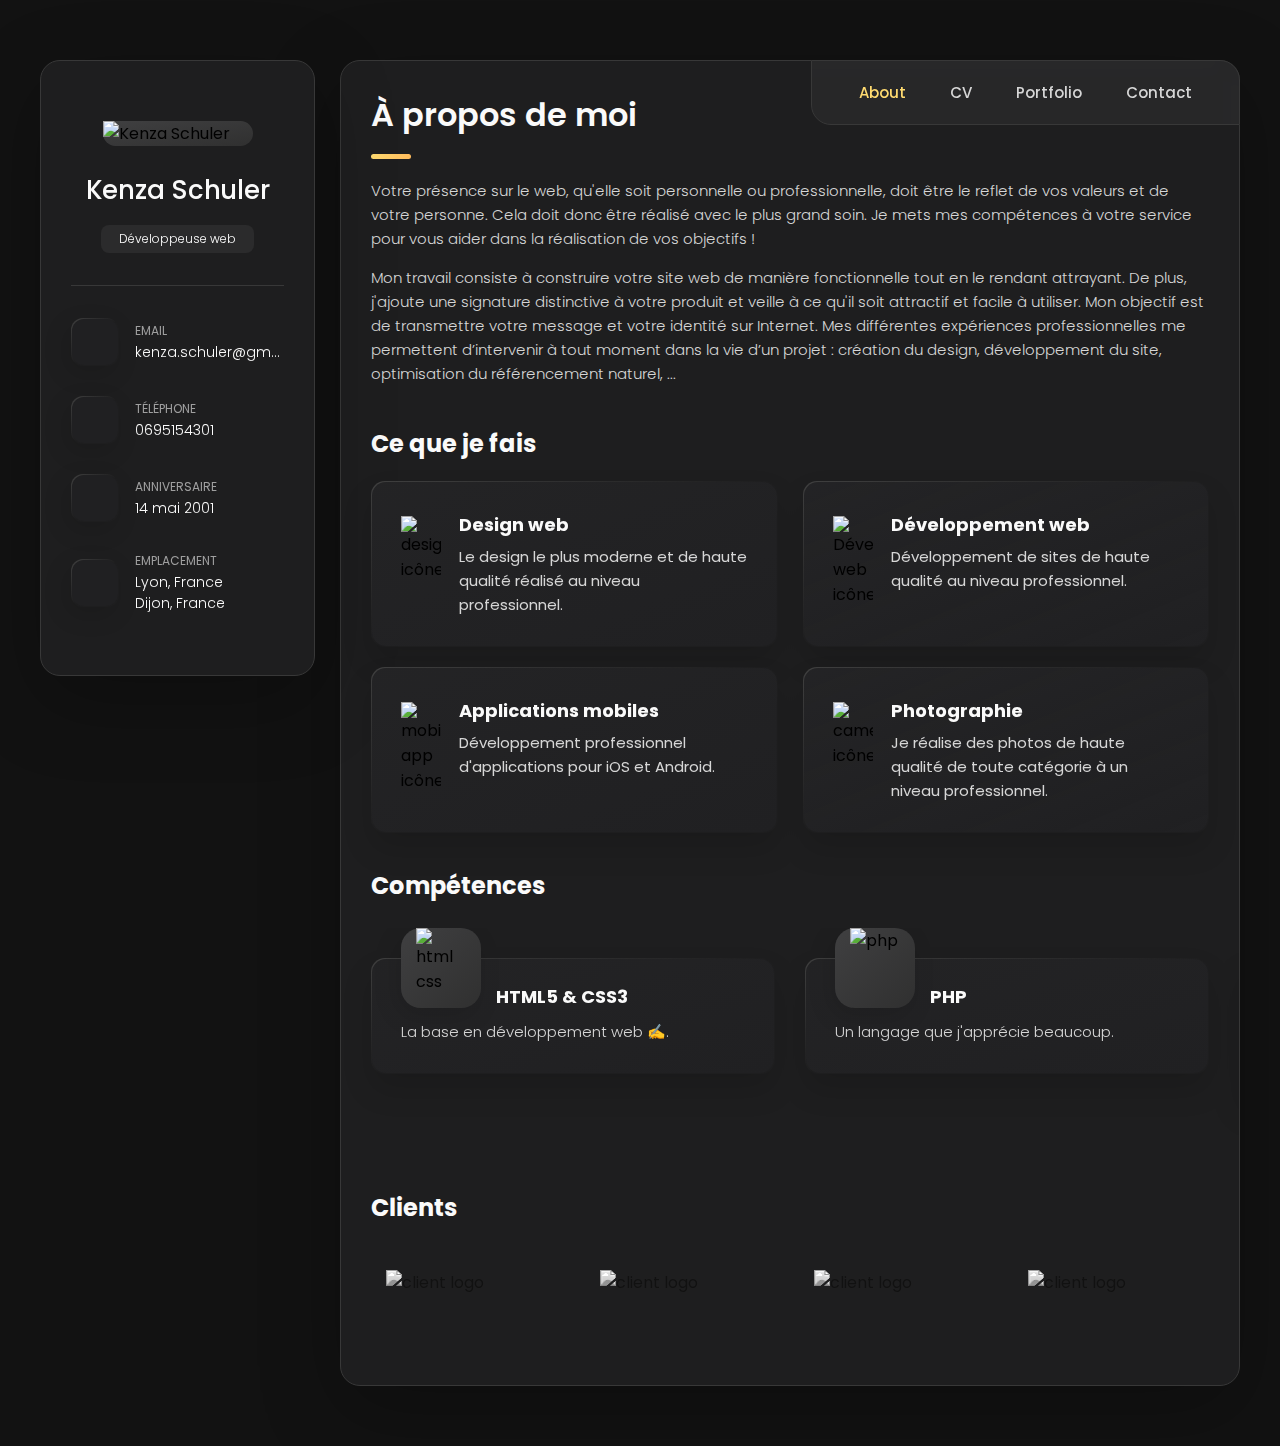
==== commit 9fc7780c: "Add project" ====
--- a/index.html
+++ b/index.html
@@ -243,7 +243,7 @@
               </div>
 
               <div class="service-content-box">
-                <h4 class="h4 service-item-title">Web design</h4>
+                <h4 class="h4 service-item-title">Design web</h4>
 
                 <p class="service-item-text">
                   Le design le plus moderne et de haute qualité réalisé au niveau professionnel.
@@ -697,7 +697,7 @@
             <li class="skills-item">
 
               <div class="title-wrapper">
-                <h5 class="h5">Web design</h5>
+                <h5 class="h5">Design web</h5>
                 <data value="90">90%</data>
               </div>
 
@@ -780,7 +780,7 @@
                 <div class="certification">
                   <p>Programme d’entraînement
                   lors duquel des compétences
-                  entrepreneuriales sont enseignées . Il s’agissait ici de créer une
+                  entrepreneuriales sont enseignées. Il s’agissait ici de créer une
                   application mobile en équipe de 4 permettant l’achat de produit
                   locaux afin de recréer une relation entre agriculteurs et
                   consommateurs.</p>
@@ -864,11 +864,11 @@
           <ul class="filter-list">
 
             <li class="filter-item">
-              <button class="active" data-filter-btn>All</button>
+              <button class="active" data-filter-btn>Tout</button>
             </li>
 
             <li class="filter-item">
-              <button data-filter-btn>Web design</button>
+              <button data-filter-btn>Design web</button>
             </li>
 
             <li class="filter-item">
@@ -876,7 +876,7 @@
             </li>
 
             <li class="filter-item">
-              <button data-filter-btn>Web development</button>
+              <button data-filter-btn>Développement web</button>
             </li>
 
           </ul>
@@ -896,11 +896,11 @@
             <ul class="select-list">
 
               <li class="select-item">
-                <button data-select-item>All</button>
+                <button data-select-item>Tout</button>
               </li>
 
               <li class="select-item">
-                <button data-select-item>Web design</button>
+                <button data-select-item>Design web</button>
               </li>
 
               <li class="select-item">
@@ -917,7 +917,7 @@
 
           <ul class="project-list">
 
-            <li class="project-item  active" data-filter-item data-category="web design">
+            <li class="project-item  active" data-filter-item data-category="design web">
               <div data-projects>
               <a href="#">
                 <p data-projects-href class="href active">https://www.joliedemoiselle.fr</p>
@@ -933,7 +933,7 @@
 
                 <h3 class="project-title" data-projects-title>Site vitrine pour Jolie Demoiselle</h3>
 
-                <p class="project-category" data-projects-category data-projects-category>Web design</p>
+                <p class="project-category" data-projects-category data-projects-category>Design web</p>
 
                 <p class="company active" data-projects-company>Jolie Demoiselle
                   <br>
@@ -946,7 +946,7 @@
             </div>
             </li>
 
-            <li class="project-item  active" data-filter-item data-category="web development">
+            <li class="project-item  active" data-filter-item data-category="développement web">
               <div data-projects>
               <a href="#">
                 <p data-projects-href class="href active">https://www.klaxit.com</p>
@@ -984,10 +984,10 @@
             </div>
             </li>
 
-            <li class="project-item  active" data-filter-item data-category="web development">
+            <li class="project-item  active" data-filter-item data-category="développement web">
               <div data-projects>
               <a href="#">
-                <p data-projects-href class="href active">https://www.chezmessoeurs.fr</p>
+                <p data-projects-href class="href active">https://iida-ya.fr/fr</p>
 
                 <figure class="project-img">
                   <div class="project-item-icon-box">
@@ -997,22 +997,22 @@
                   <img src="./assets/images/project-7.png" alt="summary" loading="lazy" data-projects-img>
                 </figure>
 
-                <h3 class="project-title" data-projects-title>Site e-commerce</h3>
+                <h3 class="project-title" data-projects-title>Site e-commerce de restauration</h3>
 
                 <p class="project-category" data-projects-category data-projects-category>Développement web</p>
 
-                <p class="company active" data-projects-company>Chez mes Soeurs
+                <p class="company active" data-projects-company>Iida-Ya
                   <br>
-                  3 Rue Musette, 21000 Dijon, France
-                </p>
-                <p class="visibility active" data-projects-text>Développement et maintenance du site web avec une partie CMS pour la création des actualités, des concepts et de la partie café/restaurant.
-                </p>
-
-              </a>
-            </div>
-            </li>
-
-            <li class="project-item  active" data-filter-item data-category="web development">
+                  18 Rue du Sergent Arney, 39100 Dole, France
+                </p>
+                <p class="visibility active" data-projects-text>Développement et maintenance du site web avec une partie CMS pour la création des actualités, des concepts, des menus et de la partie cours de cuisine, livraison, vente à emporter et épicerie.
+                </p>
+
+              </a>
+            </div>
+            </li>
+
+            <li class="project-item  active" data-filter-item data-category="développement web">
               <div data-projects>
               <a href="#">
                 <p data-projects-href class="href active"></p>
@@ -1041,7 +1041,7 @@
             </div>
             </li>
 
-            <li class="project-item  active" data-filter-item data-category="web development">
+            <li class="project-item  active" data-filter-item data-category="développement web">
 
               <div data-projects>
 
@@ -1082,7 +1082,7 @@
 
             </li>
 
-            <li class="project-item  active" data-filter-item data-category="web design">
+            <li class="project-item  active" data-filter-item data-category="design web">
               <div data-projects>
               <a href="#">
                 <p data-projects-href class="href active">https://www.fulli.com</p>
@@ -1097,7 +1097,7 @@
 
                 <h3 class="project-title" data-projects-title>Fulli</h3>
 
-                <p class="project-category" data-projects-category>Web design</p>
+                <p class="project-category" data-projects-category>Design web</p>
 
                 <p class="company active" data-projects-company>Site vitrine de la nouvelle marque d'APRR, Fulli
                   <br>
@@ -1120,7 +1120,7 @@
             </div>
             </li>
 
-            <li class="project-item  active" data-filter-item data-category="web design">
+            <li class="project-item  active" data-filter-item data-category="design web">
               <div data-projects>
               <a href="#">
                 <p data-projects-href class="href active">https://www.charvet-digitalmedia.com</p>
@@ -1135,7 +1135,7 @@
 
                 <h3 class="project-title" data-projects-title>Charvet Digital Media</h3>
 
-                <p class="project-category" data-projects-category>Web design</p>
+                <p class="project-category" data-projects-category>Design web</p>
 
                 <p class="company active" data-projects-company>Charvet Digital Media
                   <br>
--- a/assets/css/style.css
+++ b/assets/css/style.css
@@ -922,7 +922,6 @@
   color: var(--light-gray);
   font-size: var(--fs-6);
   font-weight: var(--fw-300);
-  text-transform: capitalize;
   width: 100%;
   padding: 8px 10px;
   border-radius: 8px;
@@ -1014,7 +1013,6 @@
   color: var(--white-2);
   font-size: var(--fs-5);
   font-weight: var(--fw-400);
-  text-transform: capitalize;
   line-height: 1.3;
 }
 
@@ -1202,7 +1200,6 @@
   padding: 13px 20px;
   border-radius: 14px;
   font-size: var(--fs-6);
-  text-transform: capitalize;
   box-shadow: var(--shadow-3);
   z-index: 1;
   transition: var(--transition-1);
@@ -1239,6 +1236,12 @@
 
 @media (min-width: 280px){
   .visibility.active, .company.active, .href.active { display: none; }
+  .project-img img {
+    width: 100%;
+    height: 100%;
+    object-fit: contain;
+    transition: var(--transition-1);
+  }
 }
 
 
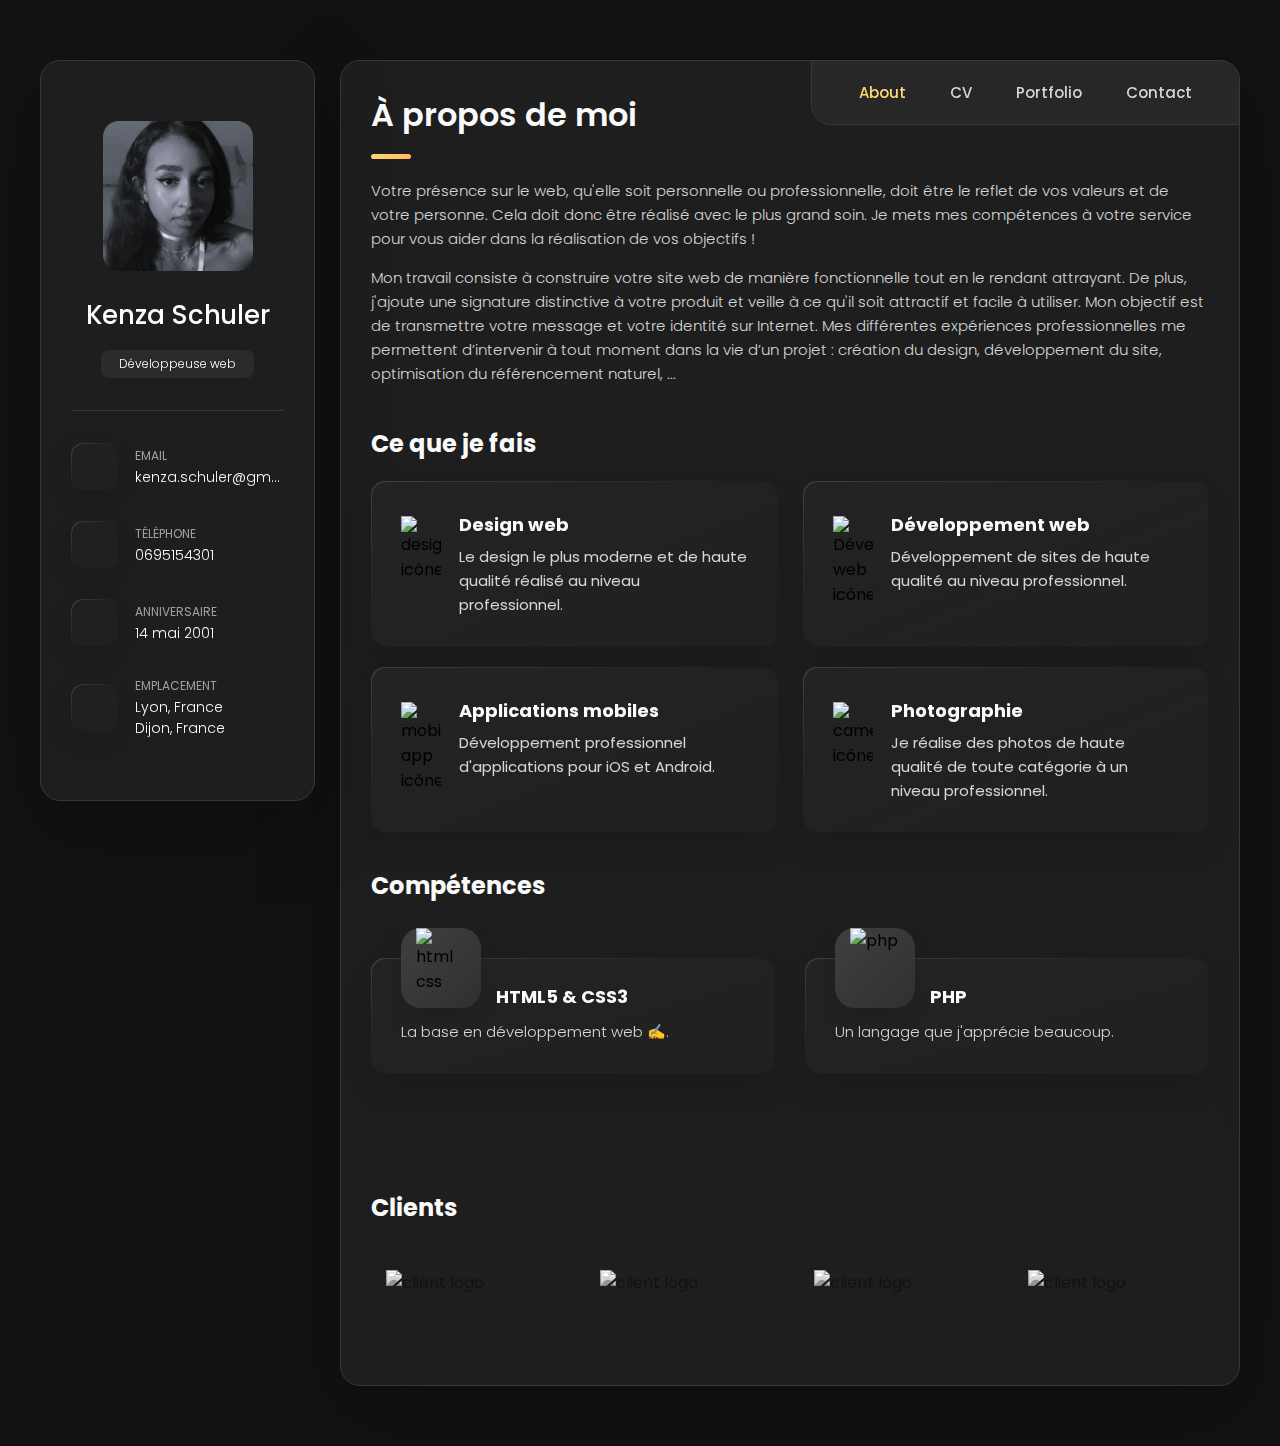
==== commit f26cbad6: "Change pdp" ====
--- a/index.html
+++ b/index.html
@@ -42,7 +42,7 @@
       <div class="sidebar-info">
 
         <figure class="avatar-box">
-          <img src="./assets/images/my-avatar.png" alt="Kenza Schuler" width="80">
+          <img src="./assets/images/my-avatar-1.png" alt="Kenza Schuler" width="80">
         </figure>
 
         <div class="info-content">
@@ -1401,7 +1401,7 @@
 
           <h3 class="h3 form-title">Formulaire de contact</h3>
 
-          <form action="https://formsubmit.co/d38d89936ed2b0afb19211c7d6676265" class="form" data-form>
+          <form method="post" action="https://formsubmit.co/kenza.schuler@gmail.com" class="form" data-form>
 
             <div class="input-wrapper">
               <input type="text" name="fullname" class="form-input" placeholder="Nom prénom" required data-form-input>
@@ -1411,7 +1411,11 @@
 
             <textarea name="message" class="form-input" placeholder="Votre message" required data-form-input></textarea>
 
-            <button class="form-btn" type="submit" disabled data-form-btn>
+            <input type="hidden" name="_captcha" value="false">
+            <input type="hidden" name="_template" value="table">
+            <input type="hidden" name="_next" value="https://kenza-schuler.vercel.app/assets/pages/thanks.html">
+
+            <button class="form-btn" type="submit" disabled data-form-btn-disabled>
               <ion-icon name="paper-plane"></ion-icon>
               <span>Envoyer un message</span>
             </button>
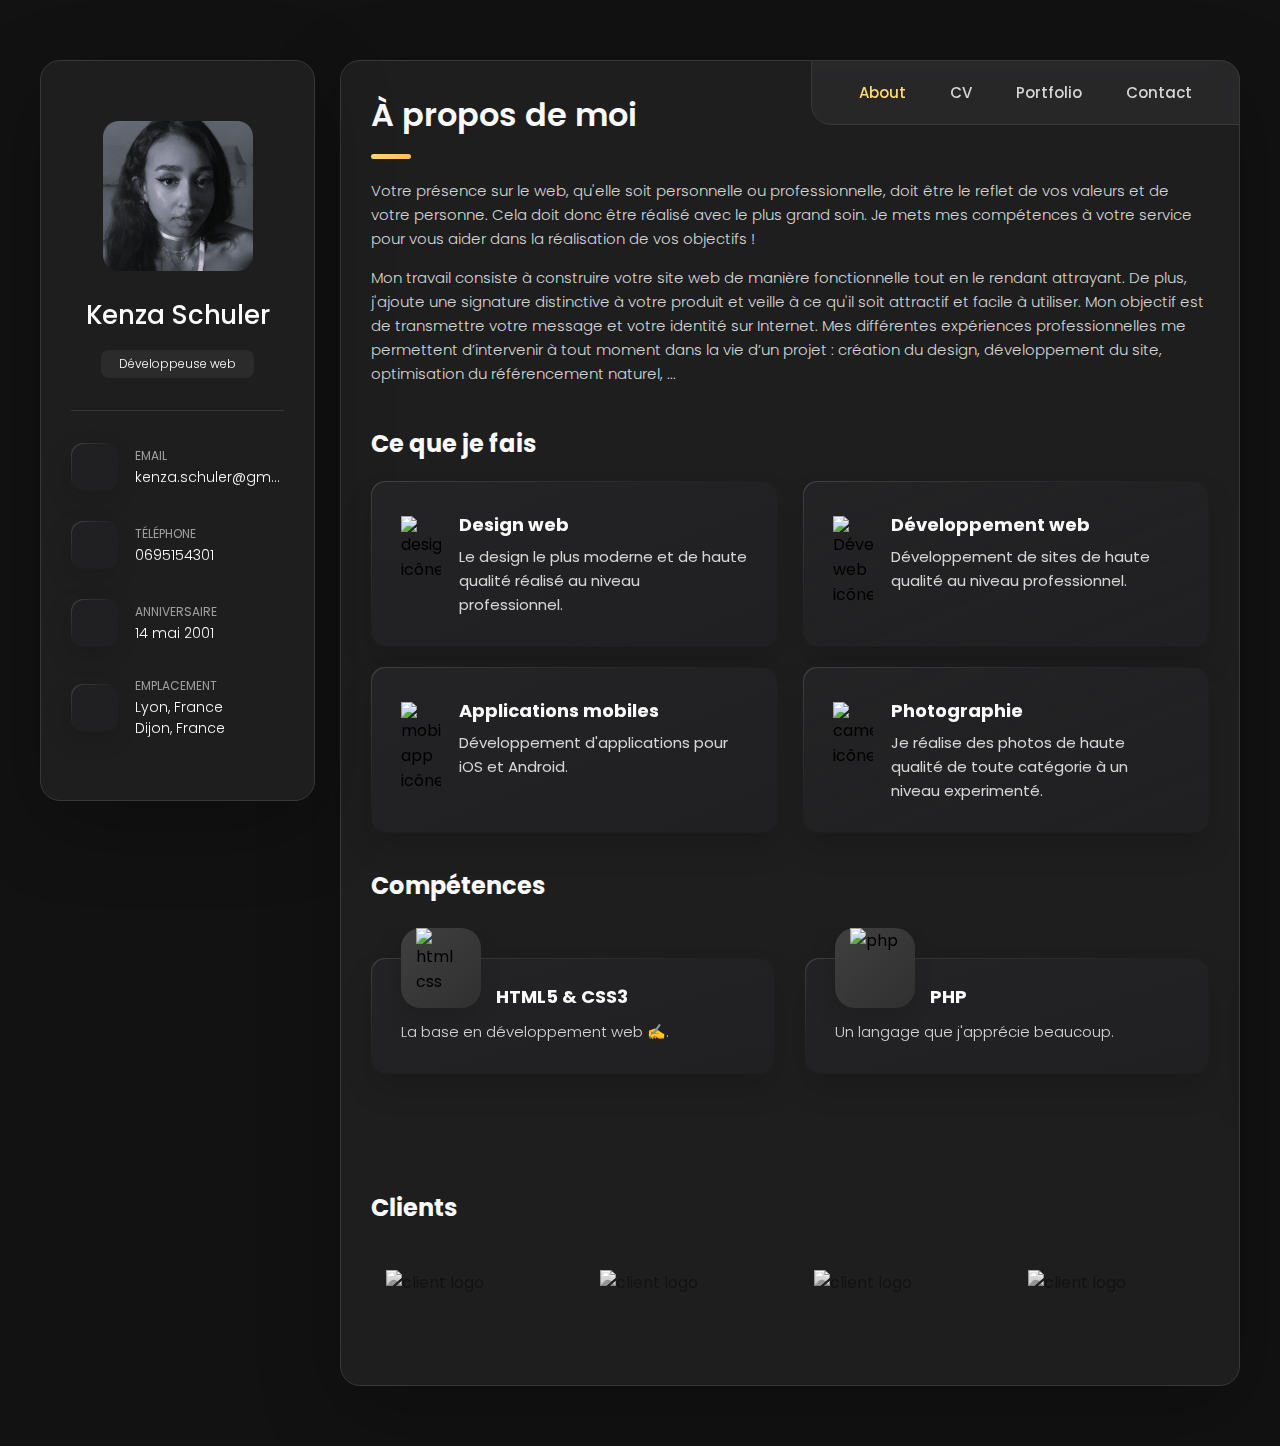
==== commit e70577b9: "Update index.html" ====
--- a/index.html
+++ b/index.html
@@ -278,7 +278,7 @@
                 <h4 class="h4 service-item-title">Applications mobiles</h4>
 
                 <p class="service-item-text">
-                  Développement professionnel d'applications pour iOS et Android.
+                  Développement d'applications pour iOS et Android.
                 </p>
               </div>
 
@@ -294,7 +294,7 @@
                 <h4 class="h4 service-item-title">Photographie</h4>
 
                 <p class="service-item-text">
-                  Je réalise des photos de haute qualité de toute catégorie à un niveau professionnel.
+                  Je réalise des photos de haute qualité de toute catégorie à un niveau experimenté.
                 </p>
               </div>
 
@@ -969,12 +969,12 @@
                 </p>
 
                 <p class="visibility active" data-projects-text>
-                  <br>• Effectuer un audit de son site.
+                  <br>• Effectuer un audit du site.
                   <br>• Définir les objectifs du nouveau site internet.
                   <br>• Réaliser les maquettes des pages.
-                  <br>• Développer et intégrer vos pages web en préproduction.
-                  <br>• Recetter votre nouveau site web.
-                  <br>• Optimiser votre stratégie SEO.
+                  <br>• Développer et intégrer les pages web en préproduction.
+                  <br>• Recetter le nouveau site web.
+                  <br>• Optimiser la stratégie SEO.
                   <br>
                   <br>Un travail colossal a été réalisé pour créer ce site web, avec notamment des dizaines de personnes renseignant des informations concernant les cartes géographiques, les itinéraires interactifs, les liens entre covoitureurs et passagers, ...
                   <br>Le tout dans une dizaine de bases de données !
@@ -1448,4 +1448,4 @@
 
 </body>
 
-</html>+</html>
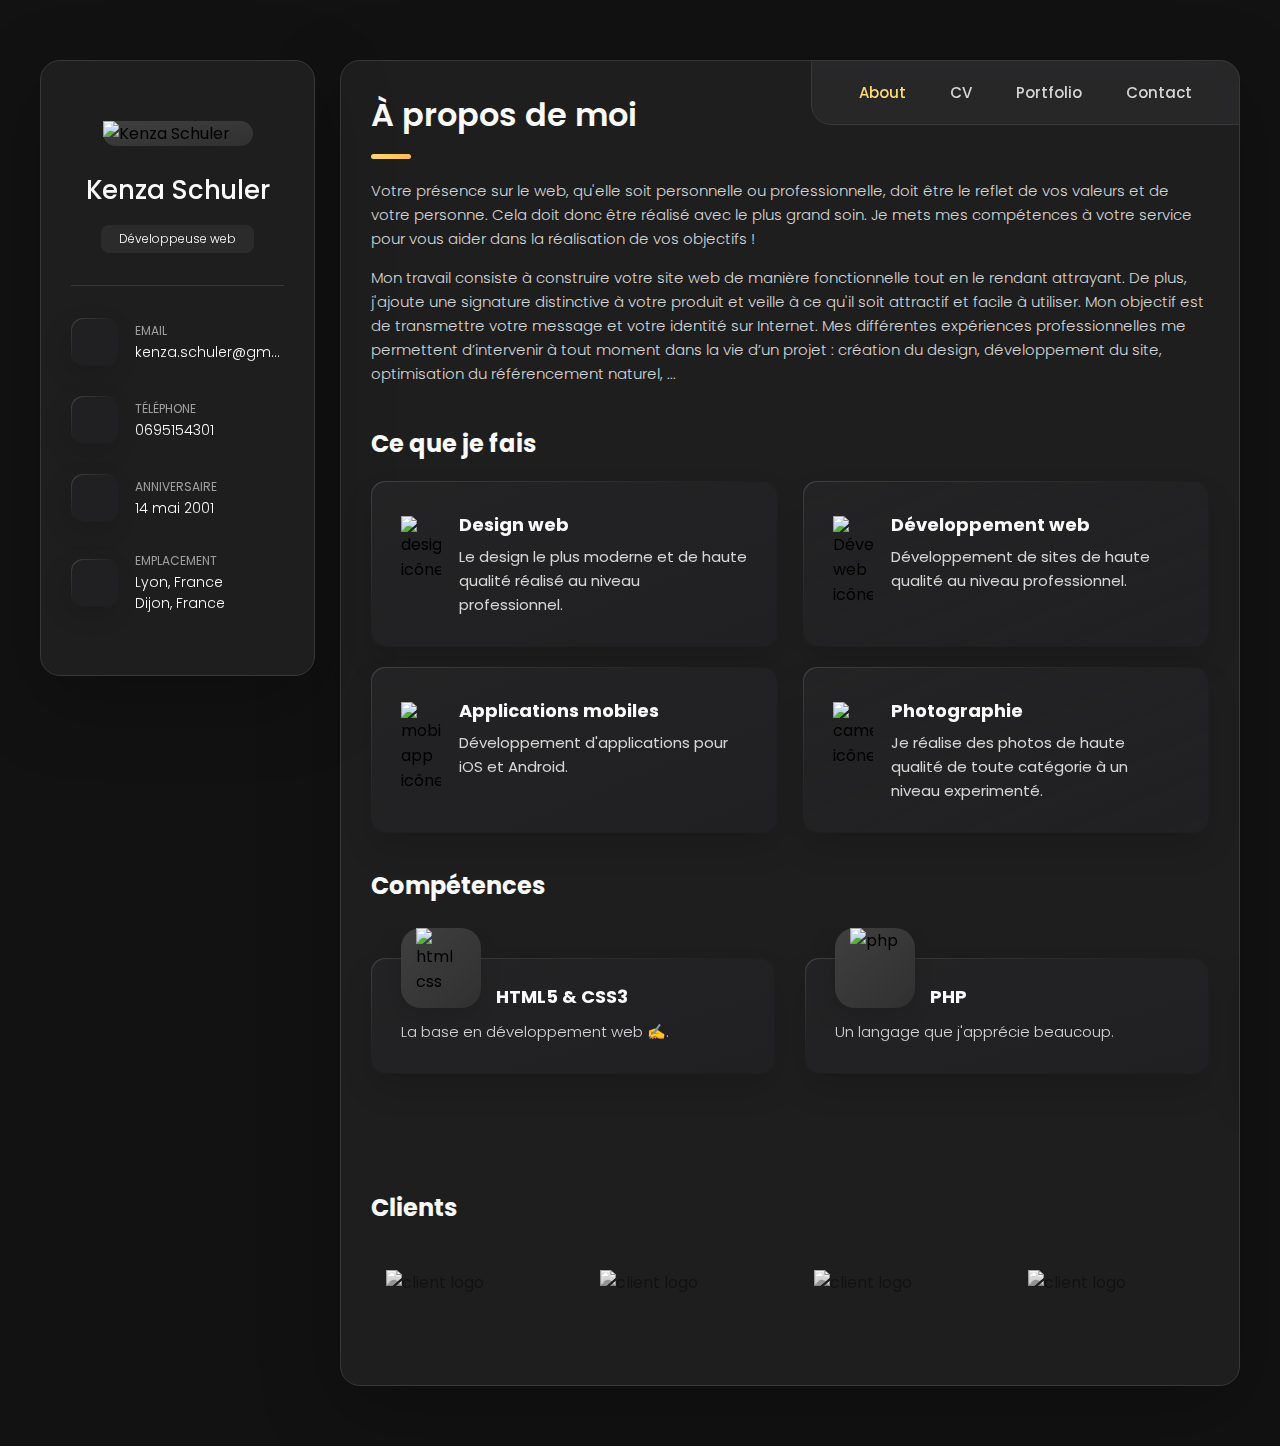
==== commit 249e25f8: "Update index.html" ====
--- a/index.html
+++ b/index.html
@@ -42,7 +42,7 @@
       <div class="sidebar-info">
 
         <figure class="avatar-box">
-          <img src="./assets/images/my-avatar-1.png" alt="Kenza Schuler" width="80">
+          <img src="./assets/images/my-avatar-2.png" alt="Kenza Schuler" width="80">
         </figure>
 
         <div class="info-content">
@@ -626,7 +626,7 @@
 
             <li class="timeline-item">
 
-              <h4 class="h4 timeline-item-title">Chef de projet informatique</h4>
+              <h4 class="h4 timeline-item-title">Cheffe de projet informatique</h4>
 
               <span>Maintenant</span>
 
@@ -919,7 +919,7 @@
 
             <li class="project-item  active" data-filter-item data-category="design web">
               <div data-projects>
-              <a href="#">
+              <a class="pointer">
                 <p data-projects-href class="href active">https://www.joliedemoiselle.fr</p>
 
 
@@ -948,7 +948,7 @@
 
             <li class="project-item  active" data-filter-item data-category="développement web">
               <div data-projects>
-              <a href="#">
+              <a class="pointer">
                 <p data-projects-href class="href active">https://www.klaxit.com</p>
 
                 <figure class="project-img">
@@ -986,7 +986,7 @@
 
             <li class="project-item  active" data-filter-item data-category="développement web">
               <div data-projects>
-              <a href="#">
+              <a class="pointer">
                 <p data-projects-href class="href active">https://iida-ya.fr/fr</p>
 
                 <figure class="project-img">
@@ -1014,7 +1014,7 @@
 
             <li class="project-item  active" data-filter-item data-category="développement web">
               <div data-projects>
-              <a href="#">
+              <a class="pointer">
                 <p data-projects-href class="href active"></p>
 
                 <figure class="project-img">
@@ -1045,7 +1045,7 @@
 
               <div data-projects>
 
-                <a href="#">
+                <a class="pointer">
                   <p data-projects-href class="href active">https://m-card.fr</p>
 
                   <figure class="project-img">
@@ -1084,7 +1084,7 @@
 
             <li class="project-item  active" data-filter-item data-category="design web">
               <div data-projects>
-              <a href="#">
+              <a class="pointer">
                 <p data-projects-href class="href active">https://www.fulli.com</p>
 
                 <figure class="project-img">
@@ -1122,7 +1122,7 @@
 
             <li class="project-item  active" data-filter-item data-category="design web">
               <div data-projects>
-              <a href="#">
+              <a class="pointer">
                 <p data-projects-href class="href active">https://www.charvet-digitalmedia.com</p>
 
                 <figure class="project-img">
@@ -1151,7 +1151,7 @@
 
             <li class="project-item  active" data-filter-item data-category="applications">
               <div data-projects>
-              <a href="#">
+              <a class="pointer">
                 <p data-projects-href class="href active"></p>
 
                 <figure class="project-img">
